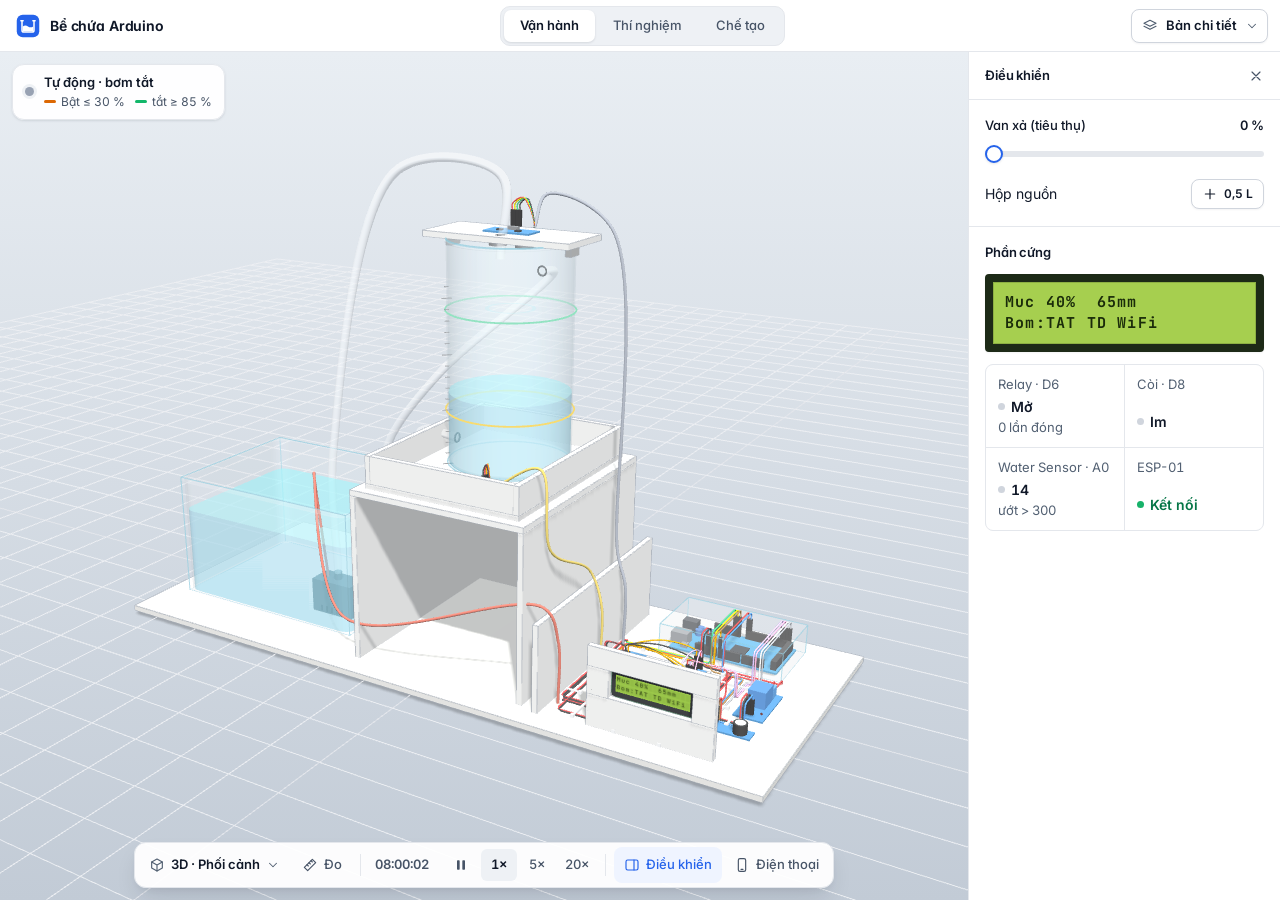
==== index.html @ 557c788f "Water tank digital twin: initial commit" ====
<!doctype html>
<html lang="vi">
<head>
<meta charset="utf-8">
<meta name="viewport" content="width=device-width, initial-scale=1">
<title>Bể chứa Arduino — Digital Twin</title>
<meta name="description" content="Phòng thí nghiệm ảo: giám sát mực nước bể chứa và điều khiển bơm tự động bằng Arduino Mega + HC-SR04.">
<link rel="preconnect" href="https://fonts.googleapis.com">
<link rel="preconnect" href="https://fonts.gstatic.com" crossorigin>
<link href="https://fonts.googleapis.com/css2?family=Inter:wght@400;500;600;700&family=JetBrains+Mono:wght@500;700&display=swap" rel="stylesheet">
<link rel="icon" href="data:image/svg+xml,%3Csvg xmlns=%27http://www.w3.org/2000/svg%27 viewBox=%270 0 32 32%27%3E%3Crect width=%2732%27 height=%2732%27 rx=%278%27 fill=%27%232563eb%27/%3E%3Cpath d=%27M9 16.5c2.3-1.6 4.7-1.6 7 0s4.7 1.6 7 0V22H9z%27 fill=%27white%27/%3E%3C/svg%3E">
<link rel="stylesheet" href="css/app.css?v=10">
</head>
<body>
<svg width="0" height="0" style="position:absolute" aria-hidden="true">
  <defs>
    <symbol id="i-play" viewBox="0 0 24 24"><path d="M7 4.5v15l12-7.5z" fill="currentColor" stroke="none"/></symbol>
    <symbol id="i-pause" viewBox="0 0 24 24"><rect x="6" y="5" width="4" height="14" rx="1" fill="currentColor" stroke="none"/><rect x="14" y="5" width="4" height="14" rx="1" fill="currentColor" stroke="none"/></symbol>
    <symbol id="i-chev-l" viewBox="0 0 24 24"><path d="M15 18l-6-6 6-6"/></symbol>
    <symbol id="i-chev-r" viewBox="0 0 24 24"><path d="M9 18l6-6-6-6"/></symbol>
    <symbol id="i-chev-d" viewBox="0 0 24 24"><path d="M6 9l6 6 6-6"/></symbol>
    <symbol id="i-check" viewBox="0 0 24 24"><path d="M5 12.5l4.5 4.5L19 7.5"/></symbol>
    <symbol id="i-x" viewBox="0 0 24 24"><path d="M6 6l12 12M18 6L6 18"/></symbol>
    <symbol id="i-eye" viewBox="0 0 24 24"><path d="M2 12s3.6-7 10-7 10 7 10 7-3.6 7-10 7S2 12 2 12z"/><circle cx="12" cy="12" r="3"/></symbol>
    <symbol id="i-eye-off" viewBox="0 0 24 24"><path d="M10.6 5.1A9.6 9.6 0 0 1 12 5c6.4 0 10 7 10 7a17 17 0 0 1-2.6 3.5M6.6 6.6C3.7 8.4 2 12 2 12s3.6 7 10 7c1.8 0 3.4-.5 4.8-1.3M9.9 9.9a3 3 0 0 0 4.2 4.2M3 3l18 18"/></symbol>
    <symbol id="i-target" viewBox="0 0 24 24"><circle cx="12" cy="12" r="7"/><circle cx="12" cy="12" r="2.5"/><path d="M12 2v3M12 19v3M2 12h3M19 12h3"/></symbol>
    <symbol id="i-isolate" viewBox="0 0 24 24"><path d="M12 3l8 4.5v9L12 21l-8-4.5v-9z"/><path d="M4 7.5l8 4.5 8-4.5M12 12v9"/></symbol>
    <symbol id="i-tag" viewBox="0 0 24 24"><circle cx="12" cy="12" r="8.5"/><path d="M10.5 9.5l2-1.5v8"/></symbol>
    <symbol id="i-dims" viewBox="0 0 24 24"><path d="M3 8v8M21 8v8M3 12h18M6.5 9.5L3.5 12l3 2.5M17.5 9.5l3 2.5-3 2.5"/></symbol>
    <symbol id="i-ruler" viewBox="0 0 24 24"><path d="M3.5 15.5l12-12 5 5-12 12z"/><path d="M7.5 11.5l2 2M10.5 8.5l2 2M13.5 5.5l2 2"/></symbol>
    <symbol id="i-printer" viewBox="0 0 24 24"><path d="M7 9V3h10v6M7 17H5a2 2 0 0 1-2-2v-4a2 2 0 0 1 2-2h14a2 2 0 0 1 2 2v4a2 2 0 0 1-2 2h-2"/><path d="M7 14h10v7H7z"/></symbol>
    <symbol id="i-download" viewBox="0 0 24 24"><path d="M12 3v12M7 10l5 5 5-5M4 20h16"/></symbol>
    <symbol id="i-plus" viewBox="0 0 24 24"><path d="M12 5v14M5 12h14"/></symbol>
    <symbol id="i-drain" viewBox="0 0 24 24"><path d="M12 3s6 6.5 6 11a6 6 0 0 1-12 0c0-4.5 6-11 6-11z"/><path d="M9 15h6"/></symbol>
    <symbol id="i-reset" viewBox="0 0 24 24"><path d="M3 12a9 9 0 1 0 3-6.7"/><path d="M3 4v5h5"/></symbol>
    <symbol id="i-towel" viewBox="0 0 24 24"><path d="M5 4h14v13a3 3 0 0 1-3 3H8a3 3 0 0 1-3-3z"/><path d="M5 9h14"/></symbol>
    <symbol id="i-explode" viewBox="0 0 24 24"><path d="M9 3H3v6M15 3h6v6M9 21H3v-6M15 21h6v-6"/><rect x="9" y="9" width="6" height="6" rx="1"/></symbol>
    <symbol id="i-collapse" viewBox="0 0 24 24"><path d="M4 9h5V4M20 9h-5V4M4 15h5v5M20 15h-5v5"/></symbol>
    <symbol id="i-list" viewBox="0 0 24 24"><path d="M9 6h11M9 12h11M9 18h11"/><circle cx="4.5" cy="6" r="1"/><circle cx="4.5" cy="12" r="1"/><circle cx="4.5" cy="18" r="1"/></symbol>
    <symbol id="i-alert" viewBox="0 0 24 24"><path d="M12 3.5l9.5 16.5h-19z"/><path d="M12 10v4.5M12 17.5v.5"/></symbol>
    <symbol id="i-home" viewBox="0 0 24 24"><path d="M3.5 11L12 4l8.5 7"/><path d="M5.5 9.5V20h13V9.5"/></symbol>
    <symbol id="i-chart" viewBox="0 0 24 24"><path d="M4 4v16h16"/><path d="M7.5 15l4-4.5 3 3 5-6"/></symbol>
    <symbol id="i-sliders" viewBox="0 0 24 24"><path d="M4 7h10M18 7h2M4 17h4M12 17h8"/><circle cx="16" cy="7" r="2"/><circle cx="10" cy="17" r="2"/></symbol>
    <symbol id="i-panel-r" viewBox="0 0 24 24"><rect x="3" y="4.5" width="18" height="15" rx="2.5"/><path d="M15 4.5v15"/></symbol>
    <symbol id="i-panel-l" viewBox="0 0 24 24"><rect x="3" y="4.5" width="18" height="15" rx="2.5"/><path d="M9 4.5v15"/></symbol>
    <symbol id="i-phone" viewBox="0 0 24 24"><rect x="6.5" y="2.5" width="11" height="19" rx="2.5"/><path d="M10.5 18.5h3"/></symbol>
    <symbol id="i-layers" viewBox="0 0 24 24"><path d="M12 3.5l9 4.5-9 4.5-9-4.5z"/><path d="M3 12.5l9 4.5 9-4.5"/></symbol>
    <symbol id="i-doc" viewBox="0 0 24 24"><path d="M6 2.5h8l4.5 4.5v14.5H6z"/><path d="M14 2.5V7h4.5M9 12h6M9 16h6"/></symbol>
    <symbol id="i-cube" viewBox="0 0 24 24"><path d="M12 3l8 4.5v9L12 21l-8-4.5v-9z"/><path d="M4 7.5l8 4.5 8-4.5M12 12v9"/></symbol>
    <symbol id="i-section" viewBox="0 0 24 24"><path d="M12 3l8 4.5v9L12 21l-8-4.5v-9z"/><path d="M2.5 14l19-5" stroke-dasharray="2.5 2.5"/></symbol>
    <symbol id="i-steps" viewBox="0 0 24 24"><path d="M4 19h5v-5h5V9h5V4"/></symbol>
    <symbol id="i-arrow-l" viewBox="0 0 24 24"><path d="M19 12H5M11 6l-6 6 6 6"/></symbol>
  </defs>
</svg>

<header class="top">
  <div class="brand">
    <svg class="brand-mark" viewBox="0 0 32 32" width="24" height="24" aria-hidden="true"><rect x="1" y="1" width="30" height="30" rx="8" fill="var(--accent)"/><path d="M8 9v12.5a2.5 2.5 0 0 0 2.5 2.5h11a2.5 2.5 0 0 0 2.5-2.5V9" fill="none" stroke="#fff" stroke-width="2" stroke-linecap="round"/><path d="M9 16.5c2.3-1.6 4.7-1.6 7 0s4.7 1.6 7 0V21.5a1.5 1.5 0 0 1-1.5 1.5h-11A1.5 1.5 0 0 1 9 21.5z" fill="#fff"/><path d="M6.5 9h3M22.5 9h3" stroke="#fff" stroke-width="2" stroke-linecap="round"/></svg>
    <strong class="brand-txt">Bể chứa Arduino</strong>
  </div>
  <nav class="tabs" role="tablist" aria-label="Workspace">
    <button role="tab" data-mode="run" aria-selected="true">Vận hành</button>
    <button role="tab" data-mode="lab" aria-selected="false">Thí nghiệm<span class="badge" id="faultCount" hidden></span></button>
    <button role="tab" data-mode="build" aria-selected="false">Chế tạo</button>
  </nav>
  <div class="top-end">
    <div class="popwrap">
      <button class="menu-btn" id="variantBtn" aria-haspopup="true" aria-expanded="false" aria-controls="popVariant" aria-label="Phương án mô hình"><svg class="i"><use href="#i-layers"/></svg><span id="variantName">Bản chi tiết</span><svg class="i i-chev"><use href="#i-chev-d"/></svg></button>
      <div class="pop pop-down pop-end" id="popVariant" hidden>
        <div class="opts" id="variantSeg" role="group" aria-label="Phương án mô hình">
          <button class="opt" data-variant="detailed" aria-pressed="true"><span><b>Bản chi tiết</b><small id="vMeta-detailed"></small></span><svg class="i"><use href="#i-check"/></svg></button>
          <button class="opt" data-variant="simple" aria-pressed="false"><span><b>Bản đơn giản</b><small id="vMeta-simple"></small></span><svg class="i"><use href="#i-check"/></svg></button>
        </div>
      </div>
    </div>
  </div>
</header>

<main class="app" id="app" data-mode="run" data-look="cad">
  <!-- ===== Chế tạo: cây bộ phận (trái) ===== -->
  <aside class="pane pane-l pane-tree" id="paneTree" aria-label="Bộ phận">
    <div class="pane-head"><h2>Bộ phận</h2><button class="btn btn-sm btn-ghost" id="showAll"><svg class="i"><use href="#i-eye"/></svg>Hiện tất cả</button><button class="icon-btn" data-close="tree" aria-label="Đóng danh sách bộ phận"><svg class="i"><use href="#i-x"/></svg></button></div>
    <div class="pane-body" id="partTree"></div>
  </aside>

  <!-- ===== Viewport 3D ===== -->
  <section class="stage" id="stage" aria-label="Mô hình 3D">
    <div class="stage3d" id="stage3d"></div>
    <div class="schem" id="schem" hidden></div>
    <aside class="cmp-pane" id="cmpPane" hidden aria-label="Ảnh ngoài đời">
      <div class="chips" id="cmpShots"></div>
      <figure class="cmp-fig"><button class="cmp-img" id="cmpOpen" aria-label="Phóng to ảnh"><span class="ai-tag">Ảnh minh họa AI</span><img id="cmpImg" src="assets/ref/ai/assembly-overview.jpg" alt="Toàn cảnh"></button><figcaption id="cmpCap"></figcaption></figure>
    </aside>

    <div class="fw sim-only" id="fwState" role="status"></div>
    <div class="stage-hint" id="stageHint" role="status" hidden></div>

    <div class="player" id="player" hidden>
      <div class="asm-now" id="asmNow"></div>
      <div class="player-row">
        <button class="icon-btn" id="asmPrev" aria-label="Bước trước"><svg class="i"><use href="#i-chev-l"/></svg></button>
        <button class="btn btn-pri" id="asmPlay"><svg class="i"><use href="#i-play"/></svg><span>Tự chạy</span></button>
        <button class="icon-btn" id="asmNext" aria-label="Bước sau"><svg class="i"><use href="#i-chev-r"/></svg></button>
        <button class="icon-btn" id="asmExit" aria-label="Thoát lắp ráp"><svg class="i"><use href="#i-x"/></svg></button>
      </div>
    </div>

    <!-- Dock: mọi công cụ của workspace, gom theo nhóm -->
    <div class="dock" role="toolbar" aria-label="Công cụ">
      <div class="dock-g build-only">
        <button class="dk" id="dTree" aria-pressed="false" aria-label="Bộ phận" data-tip="Danh sách bộ phận"><svg class="i"><use href="#i-panel-l"/></svg><span>Bộ phận</span></button>
      </div>
      <div class="dock-g">
        <div class="popwrap">
          <button class="dk dk-menu" id="dView" aria-haspopup="true" aria-expanded="false" aria-controls="popView" aria-label="Hiển thị"><svg class="i"><use href="#i-cube"/></svg><span id="dViewTxt">3D · Phối cảnh</span><svg class="i i-chev"><use href="#i-chev-d"/></svg></button>
          <div class="pop" id="popView" hidden>
            <div class="pop-sec"><span class="pop-h">Kiểu hiển thị</span>
              <div class="seg seg-full" id="lookSeg" role="group" aria-label="Kiểu hiển thị"><button data-look="schem">Sơ đồ</button><button data-look="cad" aria-pressed="true">3D</button><button data-look="real">Thực tế</button><button data-look="compare">So sánh</button></div>
            </div>
            <div class="pop-sec no-schem"><span class="pop-h">Góc nhìn</span>
              <div class="views" id="viewGrid" role="group" aria-label="Góc nhìn">
                <button data-view="iso" aria-pressed="true">Phối cảnh</button><button data-view="front">Trước</button><button data-view="top">Trên</button><button data-view="side">Bên</button>
                <button data-view="tank">Bình chứa</button><button data-view="pump">Bơm &amp; nguồn</button><button data-view="control">Mạch &amp; LCD</button>
              </div>
            </div>
            <div class="pop-sec no-schem">
              <button class="tgl" id="tLabels" aria-pressed="false"><span>Bóng số bộ phận</span><i aria-hidden="true"></i></button>
              <button class="tgl" id="tDims" aria-pressed="false"><span>Kích thước chính</span><i aria-hidden="true"></i></button>
              <button class="tgl" id="tQuality" aria-pressed="true"><span>Chi tiết cao <small>khúc xạ, chân linh kiện</small></span><i aria-hidden="true"></i></button>
            </div>
          </div>
        </div>
        <button class="dk no-schem" id="tMeasure" aria-pressed="false" aria-label="Thước đo" data-tip="Đo 2 điểm (Esc để thoát)"><svg class="i"><use href="#i-ruler"/></svg><span>Đo</span></button>
      </div>

      <div class="dock-g build-only no-schem">
        <div class="popwrap">
          <button class="dk" id="dExplode" aria-haspopup="true" aria-expanded="false" aria-controls="popExplode" aria-label="Tháo rời"><svg class="i"><use href="#i-explode"/></svg><span>Tháo rời</span><b class="dk-val" id="exDock" hidden></b></button>
          <div class="pop" id="popExplode" hidden>
            <div class="pop-sec">
              <div class="seg seg-full" role="group" aria-label="Trạng thái lắp"><button id="exIn"><svg class="i"><use href="#i-collapse"/></svg>Lắp lại</button><button id="exOut"><svg class="i"><use href="#i-explode"/></svg>Tháo rời</button></div>
              <div class="field">
                <div class="field-head"><label for="exSlider">Mức tách</label><output id="exOutV" for="exSlider">0 %</output></div>
                <input type="range" id="exSlider" min="0" max="100" value="0">
              </div>
            </div>
            <div class="pop-sec"><span class="pop-h">Tách theo cụm</span><div class="chips" id="clusterChips"></div></div>
          </div>
        </div>
        <div class="popwrap">
          <button class="dk" id="dSection" aria-haspopup="true" aria-expanded="false" aria-controls="popSection" aria-label="Mặt cắt"><svg class="i"><use href="#i-section"/></svg><span>Mặt cắt</span></button>
          <div class="pop" id="popSection" hidden>
            <div class="pop-sec">
              <div class="seg seg-full" id="secSeg" role="group" aria-label="Mặt cắt"><button data-sec="off" aria-pressed="true">Tắt</button><button data-sec="z">Cắt dọc</button><button data-sec="x">Cắt ngang</button></div>
              <div class="field" id="secWrap" hidden>
                <div class="field-head"><label for="secSlider">Vị trí</label><output id="secV" for="secSlider"></output></div>
                <input type="range" id="secSlider" min="0" max="100" value="52">
              </div>
            </div>
          </div>
        </div>
        <button class="dk" id="dAsm" aria-pressed="false" aria-label="Lắp ráp" data-tip="Hoạt ảnh lắp ráp từng bước"><svg class="i"><use href="#i-steps"/></svg><span>Lắp ráp</span></button>
      </div>

      <div class="dock-g sim-only" role="group" aria-label="Mô phỏng">
        <span class="clock" id="topClock" aria-label="Giờ mô phỏng">08:00:00</span>
        <div class="seg seg-dock" id="speedSeg" aria-label="Tốc độ mô phỏng"><button data-speed="0" aria-label="Tạm dừng mô phỏng"><svg class="i"><use href="#i-pause"/></svg></button><button data-speed="1" aria-pressed="true" class="is-last">1×</button><button data-speed="5">5×</button><button data-speed="20">20×</button></div>
      </div>

      <div class="dock-g dock-end">
        <button class="dk sim-only" id="dCtx" aria-pressed="false"><svg class="i"><use href="#i-panel-r"/></svg><span id="dCtxTxt">Điều khiển</span></button>
        <button class="dk sim-only" id="dPhone" aria-pressed="false" aria-label="Điện thoại" data-tip="App nhận dữ liệu qua ESP-01"><svg class="i"><use href="#i-phone"/></svg><span>Điện thoại</span></button>
        <button class="dk dk-pri build-only" id="dDoc" aria-label="Hồ sơ chế tạo"><svg class="i"><use href="#i-doc"/></svg><span>Hồ sơ</span></button>
      </div>
    </div>
  </section>

  <!-- ===== Vận hành: điều khiển + phần cứng ===== -->
  <aside class="pane pane-r pane-run" id="paneRun" aria-label="Điều khiển">
    <div class="pane-head"><h2>Điều khiển</h2><button class="icon-btn" data-close="ctx" aria-label="Đóng bảng điều khiển"><svg class="i"><use href="#i-x"/></svg></button></div>
    <div class="pane-body">
      <section class="blk">
        <div class="field">
          <div class="field-head"><label for="valve" id="valveLbl">Van xả (tiêu thụ)</label><output id="valveOut" for="valve">0 %</output></div>
          <input type="range" id="valve" min="0" max="100" step="5" value="0">
        </div>
        <div class="ctl-row"><span>Hộp nguồn</span><button class="btn btn-sm" id="addWater"><svg class="i"><use href="#i-plus"/></svg>0,5 L</button></div>
      </section>
      <section class="blk" aria-labelledby="hwH">
        <h3 class="blk-h" id="hwH">Phần cứng</h3>
        <div class="lcd16" id="lcd" role="img" aria-label="Màn hình LCD 16×2"></div>
        <div class="hw" id="hw"></div>
      </section>
    </div>
  </aside>

  <!-- ===== Thí nghiệm: sự cố, số đo, nhật ký ===== -->
  <aside class="pane pane-r pane-lab" id="paneLab" aria-label="Thí nghiệm">
    <div class="pane-head pane-head-tabs">
      <div class="ptabs" role="tablist" aria-label="Thí nghiệm" data-tabs="lab">
        <button role="tab" id="lt-f" aria-controls="lp-f" aria-selected="true">Sự cố</button>
        <button role="tab" id="lt-m" aria-controls="lp-m" aria-selected="false">Số đo</button>
        <button role="tab" id="lt-l" aria-controls="lp-l" aria-selected="false">Nhật ký</button>
      </div>
      <button class="icon-btn" data-close="ctx" aria-label="Đóng bảng thí nghiệm"><svg class="i"><use href="#i-x"/></svg></button>
    </div>
    <div class="pane-body">
      <div role="tabpanel" id="lp-f" aria-labelledby="lt-f">
        <section class="blk">
          <label class="sw-row"><span>Rò rỉ bình chứa</span><input type="checkbox" role="switch" class="switch" id="fLeak"></label>
          <label class="sw-row"><span>Bơm yếu / tắc ống</span><input type="checkbox" role="switch" class="switch" id="fWeak"></label>
          <label class="sw-row"><span>Mất Wi-Fi</span><input type="checkbox" role="switch" class="switch" id="fWifi"></label>
          <label class="sw-row"><span>Mất điện</span><input type="checkbox" role="switch" class="switch" id="fPower"></label>
          <div class="field">
            <label for="fSensor">HC-SR04</label>
            <select id="fSensor"><option value="ok">Bình thường</option><option value="timeout">Mất tín hiệu (đứt ECHO)</option><option value="noise">Nhiễu xung 25 %</option><option value="stuck">Treo giá trị</option></select>
          </div>
        </section>
        <section class="blk">
          <div class="ctl-row"><span>Hộp nguồn</span><button class="btn btn-sm" id="emptySrc" data-tip="Thử chống chạy khô"><svg class="i"><use href="#i-drain"/></svg>Rút cạn</button></div>
          <div class="ctl-row"><span>Khay hứng</span><button class="btn btn-sm" id="dryTray" data-tip="Sau rò rỉ: lau khô rồi RESET"><svg class="i"><use href="#i-towel"/></svg>Lau khô</button></div>
          <div class="ctl-row"><span>Arduino Mega</span><button class="btn btn-sm" id="resetBtn" data-tip="Khởi động lại firmware, xóa khóa an toàn"><svg class="i"><use href="#i-reset"/></svg>RESET</button></div>
        </section>
      </div>
      <div role="tabpanel" id="lp-m" aria-labelledby="lt-m" hidden>
        <section class="blk"><dl class="kv" id="truth"></dl></section>
      </div>
      <div role="tabpanel" id="lp-l" aria-labelledby="lt-l" hidden>
        <section class="blk"><ol class="log" id="labLog"></ol></section>
      </div>
    </div>
  </aside>

  <!-- ===== Chế tạo: thẻ bộ phận (chỉ khi đã chọn) ===== -->
  <aside class="pane pane-r pane-insp" id="paneInsp" aria-label="Thông tin bộ phận">
    <div class="pane-head"><h2 id="inspNo">Bộ phận</h2><button class="icon-btn" data-close="insp" aria-label="Bỏ chọn bộ phận"><svg class="i"><use href="#i-x"/></svg></button></div>
    <div class="pane-body"><section class="blk part-card" id="partCard"></section></div>
  </aside>

  <!-- ===== Điện thoại giả lập (chỉ khi bật) ===== -->
  <aside class="pane pane-r phone-col" id="panePhone" aria-label="Ứng dụng điện thoại">
    <button class="icon-btn phone-x" data-close="phone" aria-label="Đóng điện thoại"><svg class="i"><use href="#i-x"/></svg></button>
    <div class="phone">
      <div class="phone-screen" id="phone">
        <div class="p-status"><span id="pTime">08:00</span><span class="p-notch"></span><span class="p-icons"><svg id="pWifi" viewBox="0 0 20 14" width="16" height="12" aria-label="Wi-Fi"><path d="M1 4.5a13 13 0 0 1 18 0M4 7.6a8.5 8.5 0 0 1 12 0M7 10.6a4 4 0 0 1 6 0" fill="none" stroke="currentColor" stroke-width="1.8" stroke-linecap="round"/><circle cx="10" cy="12.6" r="1.2" fill="currentColor"/></svg><svg viewBox="0 0 24 12" width="22" height="11" aria-label="Pin"><rect x="0.5" y="0.5" width="20" height="11" rx="2.5" fill="none" stroke="currentColor"/><rect x="2" y="2" width="14" height="8" rx="1.2" fill="currentColor"/><rect x="21.5" y="4" width="2" height="4" rx="1" fill="currentColor"/></svg></span></div>
        <div class="p-head"><div class="p-title"><h3>Bể chứa tầng thượng</h3><span id="pDev">Arduino Mega · ESP-01</span></div><span class="chip" id="pConn">Trực tuyến</span></div>
        <div class="p-body">
          <div class="p-banner" id="pOffline" hidden></div>
          <div class="p-alert" id="pAlert" role="alert" hidden><svg class="i"><use href="#i-alert"/></svg><div><strong id="pAlertT"></strong><span id="pAlertD"></span></div><button id="pAck">Xác nhận</button></div>

          <div class="p-view" data-pview="home">
            <div class="p-card p-tank">
              <div class="p-gauge" aria-hidden="true"><div class="p-fill" id="pFill"></div><i class="p-mk p-mk-hi" id="pMkHi"></i><i class="p-mk p-mk-lo" id="pMkLo"></i></div>
              <div class="p-read">
                <span class="p-cap">Mực nước</span>
                <div class="p-big"><span id="pPct">—</span><small>%</small></div>
                <span class="p-sub" id="pLiters">—</span>
                <div class="p-mini"><span>Cảm biến → mặt nước</span><b id="pDist">—</b></div>
              </div>
            </div>
            <div class="p-card p-pump">
              <span class="p-cap">Máy bơm</span><strong><span class="p-dot" id="pPumpDot"></span><span id="pPump">TẮT</span></strong><span class="p-sub" id="pRate">—</span>
            </div>
            <div class="p-card">
              <span class="p-cap">Chế độ</span>
              <div class="p-seg" id="pMode"><button data-pmode="auto" aria-pressed="true">Tự động</button><button data-pmode="manual">Thủ công</button></div>
              <button class="p-btn" id="pPumpBtn" hidden>Bật bơm</button>
            </div>
          </div>

          <div class="p-view" data-pview="history" hidden>
            <div class="p-card">
              <span class="p-cap">Xu hướng</span>
              <canvas id="pChart" height="140" aria-label="Biểu đồ mực nước 10 phút gần nhất"></canvas>
              <div class="p-legend"><span><i class="ln-lv"></i>Mực nước</span><span><i class="ln-pump"></i>Bơm chạy</span></div>
            </div>
            <div class="p-card">
              <span class="p-cap">Lịch sử sự kiện</span>
              <ol class="p-events" id="pEvents"></ol>
            </div>
          </div>

          <div class="p-view" data-pview="settings" hidden>
            <div class="p-card">
              <span class="p-cap">Ngưỡng điều khiển</span>
              <label class="p-range"><span>Bật bơm khi ≤ <b id="pLowV">30</b> %</span><input type="range" id="pLow" min="5" max="85" step="1" value="30"></label>
              <label class="p-range"><span>Tắt bơm khi ≥ <b id="pHighV">85</b> %</span><input type="range" id="pHigh" min="15" max="95" step="1" value="85"></label>
            </div>
          </div>
        </div>
        <nav class="p-tabbar" role="tablist" aria-label="Ứng dụng" data-tabs="phone">
          <button role="tab" data-ptab="home" aria-selected="true"><svg class="i"><use href="#i-home"/></svg>Tổng quan</button>
          <button role="tab" data-ptab="history" aria-selected="false"><svg class="i"><use href="#i-chart"/></svg>Lịch sử</button>
          <button role="tab" data-ptab="settings" aria-selected="false"><svg class="i"><use href="#i-sliders"/></svg>Cài đặt</button>
        </nav>
        <div class="p-toast" id="pToast" role="status" hidden></div>
      </div>
    </div>
  </aside>

  <!-- ===== Chế tạo: hồ sơ ===== -->
  <section class="doc" id="doc" aria-label="Hồ sơ chế tạo">
    <nav class="doc-nav" aria-label="Mục hồ sơ">
      <button class="btn btn-ghost doc-back" id="docBack"><svg class="i"><use href="#i-arrow-l"/></svg>Mô hình 3D</button>
      <a href="#d-params">Thông số</a><a href="#d-bom">BOM &amp; dự toán</a><a href="#d-dwg">Bản vẽ</a><a href="#d-cut">Cắt vật liệu</a><a href="#d-wire">Điện &amp; nối dây</a><a href="#d-asm">Lắp ráp</a><a href="#d-cmp">So sánh</a><a href="#d-real">Ảnh ngoài đời</a>
      <button class="btn" id="printBtn"><svg class="i"><use href="#i-printer"/></svg>In / PDF</button>
    </nav>
    <div class="doc-body">
      <article class="paper" id="d-params">
        <header class="sec-h"><h2>Thông số</h2><div class="sec-meta"><span data-tip="Nhập kích thước thật đo bằng thước kẹp; bản vẽ, ống, dây, miếng cắt, BOM và 3D tự tính lại.">Kích thước thật của bình và hộp</span><button class="btn btn-sm btn-ghost" id="resetParams"><svg class="i"><use href="#i-reset"/></svg>Mặc định</button></div></header>
        <div id="paramForm"></div>
        <div id="derived"></div>
      </article>
      <article class="paper" id="d-bom"></article>
      <article class="paper" id="d-dwg"></article>
      <article class="paper" id="d-cut"></article>
      <article class="paper" id="d-wire"></article>
      <article class="paper" id="d-asm"></article>
      <article class="paper" id="d-cmp"></article>
      <article class="paper" id="d-real">
        <header class="sec-h"><h2>Ảnh ngoài đời</h2><div class="sec-meta"><span data-tip="Ảnh tạo bằng AI theo bố cục và kích thước bản vẽ, không phải ảnh chụp mô hình đã làm; chi tiết nhỏ có thể khác.">Ảnh AI, không phải ảnh chụp</span><a href="assets/ref/PROMPTS.md" target="_blank" rel="noopener">Prompt</a></div></header>
        <div class="shots" id="shots"></div>
        <h3>Linh kiện <small class="muted">ảnh thật khi có, còn lại là ảnh minh họa AI</small></h3>
        <div class="refs" id="refGrid"></div>
      </article>
    </div>
  </section>
</main>

<dialog class="lightbox" id="lightbox" aria-label="Ảnh phóng to">
  <form method="dialog"><button class="btn btn-icon btn-ghost lb-x" aria-label="Đóng"><svg class="i"><use href="#i-x"/></svg></button></form>
  <img id="lbImg" src="assets/ref/ai/assembly-overview.jpg" alt="Ảnh phóng to"><p id="lbCap"></p>
</dialog>

<noscript>Ứng dụng cần JavaScript.</noscript>
<script src="vendor/three.min.js"></script>
<script>window.THREE || document.write('<script src="https://cdn.jsdelivr.net/npm/three@0.147.0/build/three.min.js"><\/script>')</script>
<script src="vendor/OrbitControls.js"></script>
<script>THREE.OrbitControls || document.write('<script src="https://cdn.jsdelivr.net/npm/three@0.147.0/examples/js/controls/OrbitControls.js"><\/script>')</script>
<script src="js/design.js?v=9"></script>
<script src="js/sim.js"></script>
<script src="js/lab3d.js?v=12"></script>
<script src="js/post3d.js?v=16"></script>
<script src="js/parts3d.js?v=13"></script>
<script src="js/scene3d.js?v=20"></script>
<script src="js/drawings.js"></script>
<script src="js/app.js?v=10"></script>
</body>
</html>
---- css/app.css ----
/* ============================================================
   Bể chứa Arduino — hệ thiết kế
   Chuẩn ngành (Arduino Cloud / Onshape / Linear): nền xám lạnh,
   bề mặt trắng, viền 1 px, một màu nhấn, màu trạng thái chỉ khi mang nghĩa.
   ============================================================ */
:root {
  --font: "Inter", system-ui, "Segoe UI", Roboto, sans-serif;
  --mono: "JetBrains Mono", ui-monospace, Consolas, monospace;

  --bg: #f4f6f9; --surface: #fff; --surface-2: #f9fafb; --sunken: #eef1f5;
  --line: #e4e7ec; --line-2: #d0d5dd; --line-3: #98a2b3;
  --text: #101828; --text-2: #475467; --text-3: #5d6b7e;
  --accent: #2563eb; --accent-hover: #1d4ed8; --accent-soft: #eff4ff; --accent-line: #b2ccff;
  --ok: #067647; --ok-fill: #17b26a; --ok-soft: #ecfdf3; --ok-line: #abefc6;
  --warn: #93370d; --warn-fill: #f79009; --warn-soft: #fffaeb; --warn-line: #fedf89;
  --danger: #b42318; --danger-fill: #f04438; --danger-soft: #fef3f2; --danger-line: #fecdca;
  --water: #0ba5ec; --lo: #dc6803; --hi: #12b76a; --dimc: #b54708;

  --r-sm: 6px; --r: 8px; --r-lg: 12px; --r-pill: 999px;
  --s1: 4px; --s2: 8px; --s3: 12px; --s4: 16px; --s5: 20px; --s6: 24px; --s7: 32px; --s8: 48px;
  --fs-xs: 12px; --fs-sm: 13px; --fs-md: 14px; --fs-lg: 16px; --fs-xl: 20px; --fs-2xl: 24px;
  --sh-1: 0 1px 2px rgba(16, 24, 40, .05);
  --sh-2: 0 1px 3px rgba(16, 24, 40, .08), 0 1px 2px rgba(16, 24, 40, .04);
  --sh-pop: 0 12px 24px -6px rgba(16, 24, 40, .14), 0 4px 8px -2px rgba(16, 24, 40, .06);
  --ring: 0 0 0 3px rgba(37, 99, 235, .22);
  --ease: cubic-bezier(.2, .8, .2, 1);
  --top-h: 56px;
  color-scheme: light;
}

/* ---------- Nền tảng ---------- */
* { box-sizing: border-box; }
[hidden] { display: none !important; }
html, body { height: 100%; margin: 0; }
body { background: var(--bg); color: var(--text); font: 400 var(--fs-md)/1.5 var(--font); font-feature-settings: "tnum" 1, "cv11" 1; -webkit-font-smoothing: antialiased; caret-color: var(--accent); }
::selection { background: #d1e0ff; color: var(--text); }
button, input, select, textarea { font: inherit; color: inherit; }
button { cursor: pointer; }
a { color: var(--accent); text-underline-offset: 3px; text-decoration-thickness: 1px; }
a:hover { color: var(--accent-hover); }
:focus-visible { outline: 2px solid var(--accent); outline-offset: 2px; }
h1, h2, h3, h4 { margin: 0; font-weight: 600; letter-spacing: -.01em; }
* { scrollbar-width: thin; scrollbar-color: var(--line-2) transparent; }
::-webkit-scrollbar { width: 10px; height: 10px; }
::-webkit-scrollbar-thumb { background: var(--line-2); border-radius: 8px; border: 3px solid transparent; background-clip: padding-box; }
::-webkit-scrollbar-thumb:hover { background-color: var(--line-3); }
.i { width: 16px; height: 16px; flex: none; fill: none; stroke: currentColor; stroke-width: 1.75; stroke-linecap: round; stroke-linejoin: round; }
.mono { font-family: var(--mono); }

/* ---------- Tooltip (data-tip) ---------- */
[data-tip] { position: relative; }
/* Chỉ tạo hộp khi hover/focus: hộp ẩn sẵn vẫn làm trang tràn ngang trên màn hẹp */
[data-tip]:hover::after, [data-tip]:focus-visible::after {
  content: attr(data-tip); position: absolute; left: 50%; top: calc(100% + 8px); translate: -50% 0; z-index: 30;
  width: max-content; max-width: 240px; padding: 6px 8px; border-radius: var(--r-sm); background: var(--text); color: #fff;
  font: 500 var(--fs-xs)/1.4 var(--font); white-space: normal; text-align: left; pointer-events: none;
  animation: tip-in .14s var(--ease) .35s both;
}
@keyframes tip-in { from { opacity: 0; } }


/* ---------- Nút ---------- */
.btn {
  display: inline-flex; align-items: center; justify-content: center; gap: 6px; min-height: 36px; padding: 0 var(--s3);
  border-radius: var(--r); border: 1px solid var(--line-2); background: var(--surface); color: var(--text);
  font-size: var(--fs-sm); font-weight: 600; box-shadow: var(--sh-1); white-space: nowrap;
  transition: background .12s, border-color .12s, color .12s, box-shadow .12s;
}
.btn:hover { background: var(--surface-2); border-color: var(--line-3); }
.btn:active { background: var(--sunken); }
.btn:disabled { opacity: .5; cursor: not-allowed; }
.btn-pri { background: var(--accent); border-color: var(--accent); color: #fff; }
.btn-pri:hover { background: var(--accent-hover); border-color: var(--accent-hover); }
.btn-pri:active { background: #1e40af; }
.btn-ghost { background: transparent; border-color: transparent; box-shadow: none; color: var(--text-2); }
.btn-ghost:hover { background: var(--sunken); border-color: transparent; color: var(--text); }
.btn-sm { min-height: 30px; padding: 0 10px; font-size: var(--fs-xs); }
.btn-icon { width: 36px; padding: 0; }
.btn-row { display: flex; flex-wrap: wrap; gap: var(--s2); }

/* Nhóm phân đoạn (segmented) */
.seg { display: inline-flex; gap: 2px; padding: 2px; border-radius: var(--r); background: var(--sunken); border: 1px solid var(--line); }
.seg button {
  display: inline-flex; align-items: center; justify-content: center; gap: 6px; border: 0; background: none; min-height: 30px;
  padding: 0 10px; border-radius: 6px; color: var(--text-2); font-size: var(--fs-sm); font-weight: 500; white-space: nowrap;
  transition: background .12s, color .12s, box-shadow .12s;
}
.seg button:hover { color: var(--text); }
.seg button[aria-pressed="true"] { background: var(--surface); color: var(--text); box-shadow: var(--sh-2); font-weight: 600; }
.seg-full { display: flex; width: 100%; }
.seg-full button { flex: 1; min-height: 34px; }

/* ---------- Trường nhập ---------- */
.field { display: grid; gap: 6px; margin: 0; }
.field + .field { margin-top: var(--s4); }
.field-head { display: flex; justify-content: space-between; align-items: baseline; gap: var(--s2); }
.field label, .field-lbl { font-size: var(--fs-sm); font-weight: 500; color: var(--text); }
.field-lbl { display: block; }
.field output { font-size: var(--fs-sm); font-weight: 600; color: var(--text); }
.help { margin: 0; font-size: var(--fs-xs); color: var(--text-3); line-height: 1.45; }
.blk > .help { margin-top: var(--s2); }

/* Thanh trượt: --p (0–100 %) do app.js đặt để tô phần đã chọn */
input[type=range] { -webkit-appearance: none; appearance: none; width: 100%; height: 24px; margin: 0; background: transparent; cursor: pointer; --p: 0%; }
input[type=range]::-webkit-slider-runnable-track { height: 6px; border-radius: 6px; background: linear-gradient(90deg, var(--accent) var(--p), var(--line) var(--p)); }
input[type=range]::-moz-range-track { height: 6px; border-radius: 6px; background: var(--line); }
input[type=range]::-moz-range-progress { height: 6px; border-radius: 6px; background: var(--accent); }
input[type=range]::-webkit-slider-thumb { -webkit-appearance: none; width: 18px; height: 18px; margin-top: -6px; border-radius: 50%; background: #fff; border: 2px solid var(--accent); box-shadow: var(--sh-2); transition: transform .12s var(--ease); }
input[type=range]::-moz-range-thumb { width: 14px; height: 14px; border-radius: 50%; background: #fff; border: 2px solid var(--accent); box-shadow: var(--sh-2); }
input[type=range]:hover::-webkit-slider-thumb { transform: scale(1.12); }
input[type=range]:focus-visible { outline: none; }
input[type=range]:focus-visible::-webkit-slider-thumb { box-shadow: var(--ring); }
input[type=range]:focus-visible::-moz-range-thumb { box-shadow: var(--ring); }
input[type=range]:disabled { cursor: not-allowed; opacity: .5; }

/* Công tắc */
.sw-row { display: flex; align-items: center; justify-content: space-between; gap: var(--s3); min-height: 44px; cursor: pointer; font-size: var(--fs-md); }
.sw-row + .sw-row { border-top: 1px solid var(--line); }
.switch { -webkit-appearance: none; appearance: none; margin: 0; width: 36px; height: 20px; border-radius: var(--r-pill); background: var(--line-2); position: relative; cursor: pointer; transition: background .15s; flex: none; }
.switch::after { content: ""; position: absolute; top: 2px; left: 2px; width: 16px; height: 16px; border-radius: 50%; background: #fff; box-shadow: 0 1px 2px rgba(16, 24, 40, .2); transition: transform .18s var(--ease); }
.switch:hover { background: var(--line-3); }
.switch:checked { background: var(--danger-fill); }
.switch:checked::after { transform: translateX(16px); }
.switch:focus-visible { outline: none; box-shadow: var(--ring); }

/* Ô đánh dấu */
input[type=checkbox]:not(.switch) {
  -webkit-appearance: none; appearance: none; margin: 0; width: 18px; height: 18px; border-radius: 5px; border: 1.5px solid var(--line-2);
  background: #fff center/12px no-repeat; cursor: pointer; flex: none; vertical-align: middle; transition: background-color .12s, border-color .12s;
}
input[type=checkbox]:not(.switch):hover { border-color: var(--accent); }
input[type=checkbox]:not(.switch):checked { background-color: var(--accent); border-color: var(--accent); background-image: url("data:image/svg+xml,%3Csvg xmlns='http://www.w3.org/2000/svg' viewBox='0 0 24 24' fill='none' stroke='white' stroke-width='3.2' stroke-linecap='round' stroke-linejoin='round'%3E%3Cpath d='M5 12.5l4.5 4.5L19 7.5'/%3E%3C/svg%3E"); }
input[type=checkbox]:not(.switch):focus-visible { outline: none; box-shadow: var(--ring); }

/* Ô nhập số */
.input {
  width: 100%; min-height: 38px; border: 1px solid var(--line-2); border-radius: var(--r); padding: 0 var(--s3); background: #fff;
  box-shadow: var(--sh-1); transition: border-color .12s, box-shadow .12s;
}
.input:hover { border-color: var(--line-3); }
.input:focus { outline: none; border-color: var(--accent); box-shadow: var(--ring); }
input[type=number] { -moz-appearance: textfield; }
input[type=number]::-webkit-inner-spin-button, input[type=number]::-webkit-outer-spin-button { -webkit-appearance: none; margin: 0; }

/* Hộp chọn tùy biến (app.js thay <select>) */
.dd { position: relative; }
.dd-btn {
  display: flex; align-items: center; justify-content: space-between; gap: var(--s2); width: 100%; min-height: 38px; padding: 0 10px 0 var(--s3);
  border: 1px solid var(--line-2); border-radius: var(--r); background: #fff; box-shadow: var(--sh-1); text-align: left; font-size: var(--fs-md);
  transition: border-color .12s, box-shadow .12s;
}
.dd-btn:hover { border-color: var(--line-3); }
.dd-btn[aria-expanded="true"] { border-color: var(--accent); box-shadow: var(--ring); }
.dd-btn .i { color: var(--text-3); transition: rotate .15s var(--ease); }
.dd-btn[aria-expanded="true"] .i { rotate: 180deg; }
.dd-btn:disabled { opacity: .5; cursor: not-allowed; }
.dd-list {
  position: absolute; z-index: 40; left: 0; right: 0; top: calc(100% + 4px); margin: 0; padding: 4px; list-style: none;
  background: #fff; border: 1px solid var(--line); border-radius: var(--r); box-shadow: var(--sh-pop); max-height: 280px; overflow-y: auto;
}
.dd-list li { display: flex; align-items: center; justify-content: space-between; gap: var(--s2); min-height: 36px; padding: 0 10px; border-radius: 6px; cursor: pointer; font-size: var(--fs-md); }
.dd-list li .i { color: var(--accent); visibility: hidden; }
.dd-list li[aria-selected="true"] { font-weight: 600; }
.dd-list li[aria-selected="true"] .i { visibility: visible; }
.dd-list li.is-active { background: var(--sunken); }

/* Chip lọc */
.chips { display: flex; flex-wrap: wrap; gap: 6px; }
.chips button { min-height: 30px; padding: 0 12px; border-radius: var(--r-pill); border: 1px solid var(--line-2); background: #fff; color: var(--text-2); font-size: var(--fs-xs); font-weight: 500; }
.chips button:hover { border-color: var(--line-3); color: var(--text); }
.chips button[aria-pressed="true"] { border-color: var(--accent); background: var(--accent-soft); color: var(--accent); font-weight: 600; }

/* Huy hiệu */
.badge { display: inline-grid; place-items: center; min-width: 18px; height: 18px; padding: 0 5px; border-radius: var(--r-pill); background: var(--danger-fill); color: #fff; font-size: 11px; font-weight: 700; line-height: 1; }
.kind { display: inline-flex; align-items: center; gap: 5px; white-space: nowrap; font-size: var(--fs-xs); font-weight: 500; color: var(--text-2); }
.kind::before { content: ""; width: 8px; height: 8px; border-radius: 2px; background: currentColor; }
.kind-design { color: #175cd3; } .kind-measure { color: var(--warn); } .kind-nominal { color: var(--text-3); }

/* ============================================================
   Khung làm việc: thanh trên = "đang ở đâu", dock = "làm được gì".
   Mô hình 3D chiếm toàn bộ phần còn lại; panel chỉ mở khi cần
   và đẩy viewport sang bên (không che mô hình).
   ============================================================ */
:root { --top-h: 52px; --dock-h: 46px; --float: rgba(255, 255, 255, .94); }

/* ---------- Thanh trên ---------- */
.top { position: relative; z-index: 30; height: var(--top-h); display: grid; grid-template-columns: minmax(0, 1fr) auto minmax(0, 1fr); align-items: center; gap: var(--s4); padding: 0 var(--s3) 0 var(--s4); background: var(--surface); border-bottom: 1px solid var(--line); }
.brand { display: flex; align-items: center; gap: 10px; min-width: 0; }
.brand-mark { flex: none; }
.brand-txt { font-size: var(--fs-md); font-weight: 650; letter-spacing: -.01em; white-space: nowrap; overflow: hidden; text-overflow: ellipsis; }
.tabs { display: flex; gap: 2px; padding: 3px; border-radius: 10px; background: var(--sunken); border: 1px solid var(--line); }
.tabs button { display: inline-flex; align-items: center; gap: 6px; min-height: 32px; padding: 0 var(--s4); border: 0; border-radius: 7px; background: none; color: var(--text-2); font-size: var(--fs-sm); font-weight: 500; white-space: nowrap; transition: background .12s, color .12s, box-shadow .12s; }
.tabs button:hover { color: var(--text); }
.tabs button[aria-selected="true"] { background: var(--surface); color: var(--text); font-weight: 600; box-shadow: var(--sh-2); }
.top-end { justify-self: end; display: flex; align-items: center; gap: var(--s2); }
.menu-btn { display: inline-flex; align-items: center; gap: var(--s2); min-height: 34px; padding: 0 var(--s2) 0 10px; border: 1px solid var(--line-2); border-radius: var(--r); background: var(--surface); color: var(--text); font-size: var(--fs-sm); font-weight: 600; box-shadow: var(--sh-1); white-space: nowrap; transition: border-color .12s, background .12s; }
.menu-btn:hover { background: var(--surface-2); border-color: var(--line-3); }
.menu-btn > .i:first-child { color: var(--text-3); }
.i-chev { width: 14px; height: 14px; color: var(--text-3); transition: rotate .15s var(--ease); }
[aria-expanded="true"] > .i-chev { rotate: 180deg; }
.icon-btn { flex: none; display: inline-grid; place-items: center; width: 32px; height: 32px; padding: 0; border: 0; border-radius: var(--r-sm); background: none; color: var(--text-2); transition: background .12s, color .12s; }
.icon-btn:hover { background: var(--sunken); color: var(--text); }
.icon-btn:disabled { opacity: .4; cursor: not-allowed; background: none; }

/* ---------- Bố cục: viewport + panel theo ngữ cảnh ---------- */
.app { position: relative; display: flex; height: calc(100vh - var(--top-h)); height: calc(100dvh - var(--top-h)); min-height: 0; overflow: hidden; }
.stage { position: relative; order: 1; flex: 1; min-width: 0; overflow: hidden; background: linear-gradient(180deg, #e9eef3 0%, #c2cbd6 100%); container-type: inline-size; }
.stage3d { position: absolute; inset: 0; }
.stage3d canvas { display: block; width: 100%; height: 100%; touch-action: none; }
.pane { flex: none; display: none; flex-direction: column; min-height: 0; background: var(--surface); }
.pane-l { order: 0; width: 280px; border-right: 1px solid var(--line); animation: pane-l .2s var(--ease); }
.pane-r { order: 2; width: 312px; border-left: 1px solid var(--line); animation: pane-r .2s var(--ease); }
.pane-insp { width: 340px; }
.phone-col { order: 3; width: 380px; }
@keyframes pane-l { from { opacity: 0; translate: -8px 0; } }
@keyframes pane-r { from { opacity: 0; translate: 8px 0; } }
.app[data-mode="run"][data-ctx="1"] .pane-run, .app[data-mode="lab"][data-ctx="1"] .pane-lab,
.app[data-tree="1"] .pane-tree, .app[data-insp="1"] .pane-insp, .app[data-phone="1"] .phone-col { display: flex; }
.app[data-mode="build"] .sim-only, .app:not([data-mode="build"]) .build-only, .app[data-look="schem"] .no-schem { display: none !important; }
.doc { display: none; }
.app[data-doc="1"] > :not(.doc) { display: none !important; }
.app[data-doc="1"] > .doc { display: grid; flex: 1; min-width: 0; overflow-y: auto; }

.pane-head { flex: none; display: flex; align-items: center; gap: var(--s1); min-height: 48px; padding: 0 var(--s2) 0 var(--s4); border-bottom: 1px solid var(--line); }
.pane-head h2 { flex: 1; min-width: 0; font-size: var(--fs-sm); font-weight: 600; white-space: nowrap; overflow: hidden; text-overflow: ellipsis; }
.pane-head-tabs { padding-left: var(--s2); }
.pane-head-tabs .ptabs { flex: 1; padding: 0; border: 0; position: static; }
.pane-body { flex: 1; min-height: 0; overflow-y: auto; overscroll-behavior: contain; }
.phone-col { position: relative; align-items: center; justify-content: center; padding: var(--s5) var(--s4); background: var(--bg); overflow-y: auto; }
.phone-x { position: absolute; top: var(--s2); right: var(--s2); z-index: 2; }

/* Khối trong panel */
.blk { padding: var(--s4); border-bottom: 1px solid var(--line); }
.blk:last-child { border-bottom: 0; }
.blk > * + *:not(.sw-row) { margin-top: var(--s3); }
.blk > .field + .field-lbl { margin-top: var(--s4); }
.blk-h { font-size: var(--fs-sm); font-weight: 600; color: var(--text); margin: 0; }

/* Tab trong panel */
.ptabs { position: sticky; top: 0; z-index: 2; display: flex; padding: 0 var(--s2); background: var(--surface); border-bottom: 1px solid var(--line); }
.ptabs button { position: relative; flex: 1; display: inline-flex; align-items: center; justify-content: center; gap: 6px; min-height: 44px; border: 0; background: none; padding: 0 var(--s1); font-size: var(--fs-sm); font-weight: 500; color: var(--text-2); white-space: nowrap; }
.ptabs button:hover { color: var(--text); }
.ptabs button[aria-selected="true"] { color: var(--text); font-weight: 600; }
.ptabs button[aria-selected="true"]::after { content: ""; position: absolute; left: var(--s2); right: var(--s2); bottom: -1px; height: 2px; border-radius: 2px; background: var(--accent); }

/* ---------- Dock công cụ (nổi trên 3D) ---------- */
.dock { position: absolute; left: 50%; bottom: var(--s3); translate: -50% 0; z-index: 8; display: flex; align-items: center; gap: 2px; max-width: calc(100% - 24px); padding: 4px; border-radius: var(--r-lg); background: var(--float); border: 1px solid var(--line); box-shadow: var(--sh-pop); }
.dock-g { display: flex; align-items: center; gap: 2px; }
/* Vạch ngăn nhóm: nhóm đầu luôn là "Hiển thị" (hoặc "Bộ phận" trong Chế tạo) */
.dock-g:not(:nth-child(-n+2))::before, .dock-g:first-child::after { content: ""; width: 1px; height: 22px; margin: 0 6px; background: var(--line); }
.dk { position: relative; display: inline-flex; align-items: center; gap: 6px; min-height: 36px; padding: 0 10px; border: 0; border-radius: var(--r); background: none; color: var(--text-2); font-size: var(--fs-sm); font-weight: 500; white-space: nowrap; transition: background .12s, color .12s; }
.dk:hover { background: var(--sunken); color: var(--text); }
.dk[aria-pressed="true"], .dk[aria-expanded="true"], .dk.is-on { background: var(--accent-soft); color: var(--accent); }
.dk-menu { color: var(--text); font-weight: 600; }
.dk-menu > .i:first-child { color: var(--text-3); }
.dk-menu[aria-expanded="true"] > .i:first-child { color: currentColor; }
.dk-pri, .dk-pri:hover { background: var(--accent); color: #fff; font-weight: 600; }
.dk-pri:hover { background: var(--accent-hover); }
.dk-val { font-size: var(--fs-xs); font-weight: 600; }
.clock { padding: 0 var(--s2) 0 6px; font-size: var(--fs-sm); font-weight: 600; color: var(--text-2); min-width: 72px; }
.seg-dock { background: none; border: 0; padding: 0; }
.seg-dock button { min-height: 32px; min-width: 36px; padding: 0 8px; }
.seg-dock button[aria-pressed="true"] { background: var(--sunken); box-shadow: none; }
.dock [data-tip]:hover::after, .dock [data-tip]:focus-visible::after { top: auto; bottom: calc(100% + 12px); }
[aria-expanded="true"][data-tip]::after { display: none; }
/* Viewport hẹp: dock chỉ còn icon, tooltip/aria vẫn nói tên */
@container (max-width: 780px) { .dk > span { display: none; } .dk { padding: 0 9px; } .clock { min-width: 0; } }

/* ---------- Popover ---------- */
.popwrap { position: relative; }
.pop { position: absolute; z-index: 40; left: 50%; bottom: calc(100% + 12px); translate: -50% 0; width: 304px; display: grid; gap: var(--s3); padding: var(--s3); border-radius: var(--r-lg); background: var(--surface); border: 1px solid var(--line); box-shadow: var(--sh-pop); animation: pop-in .14s var(--ease); }
.pop-down { bottom: auto; top: calc(100% + 8px); }
.pop-end { left: auto; right: 0; translate: none; width: 280px; padding: 4px; }
@keyframes pop-in { from { opacity: 0; transform: translateY(4px); } }
.pop-down { animation-name: pop-down; }
@keyframes pop-down { from { opacity: 0; transform: translateY(-4px); } }
.pop-sec { display: grid; gap: var(--s2); }
.pop-sec + .pop-sec { padding-top: var(--s3); border-top: 1px solid var(--line); }
.pop-h { font-size: var(--fs-xs); font-weight: 600; color: var(--text-3); }
.pop .field + .field, .pop .field { margin: 0; }
.views { display: grid; grid-template-columns: repeat(12, 1fr); gap: 4px; }
.views button { grid-column: span 3; min-height: 32px; padding: 0 4px; border: 1px solid var(--line); border-radius: var(--r-sm); background: var(--surface); color: var(--text-2); font-size: var(--fs-xs); font-weight: 500; white-space: nowrap; transition: border-color .12s, background .12s, color .12s; }
.views button:nth-child(n+5) { grid-column: span 4; }
.views button:hover { border-color: var(--line-3); color: var(--text); }
.views button[aria-pressed="true"] { border-color: var(--accent); background: var(--accent-soft); color: var(--accent); font-weight: 600; }
.tgl { display: flex; align-items: center; justify-content: space-between; gap: var(--s3); width: 100%; min-height: 36px; padding: 0; border: 0; background: none; text-align: left; font-size: var(--fs-sm); color: var(--text); }
.tgl small { display: block; font-size: var(--fs-xs); color: var(--text-3); }
.tgl i { flex: none; position: relative; width: 30px; height: 18px; border-radius: var(--r-pill); background: var(--line-2); transition: background .15s; }
.tgl i::after { content: ""; position: absolute; top: 2px; left: 2px; width: 14px; height: 14px; border-radius: 50%; background: #fff; box-shadow: 0 1px 2px rgba(16, 24, 40, .2); transition: transform .18s var(--ease); }
.tgl:hover i { background: var(--line-3); }
.tgl[aria-pressed="true"] i { background: var(--accent); }
.tgl[aria-pressed="true"] i::after { transform: translateX(12px); }
.opts { display: grid; }
.opt { display: flex; align-items: center; justify-content: space-between; gap: var(--s3); padding: var(--s2) 10px; border: 0; border-radius: var(--r-sm); background: none; text-align: left; }
.opt:hover { background: var(--sunken); }
.opt b { display: block; font-size: var(--fs-sm); font-weight: 600; }
.opt small { display: block; font-size: var(--fs-xs); color: var(--text-3); }
.opt .i { color: var(--accent); visibility: hidden; }
.opt[aria-pressed="true"] .i { visibility: visible; }

/* ---------- Lớp phủ trên 3D (bóng số, kích thước, thước đo) ---------- */
.ov { position: absolute; inset: 0; pointer-events: none; overflow: hidden; }
.ov > * { position: absolute; left: 0; top: 0; white-space: nowrap; will-change: transform; }
.ov-label {
  pointer-events: auto; display: inline-flex; align-items: center; gap: 6px; height: 24px; min-width: 24px; padding: 0 7px; translate: -50% -50%;
  border-radius: var(--r-pill); border: 1.5px solid var(--text); background: #fff; color: var(--text); font: 700 var(--fs-xs)/1 var(--font);
  box-shadow: var(--sh-2); justify-content: center;
}
.ov-label span { display: none; font-weight: 600; }
.ov-label:hover, .ov-label:focus-visible { border-color: var(--accent); color: var(--accent); z-index: 2; }
.ov-label:hover span, .ov-label:focus-visible span, .ov-label.is-sel span { display: inline; }
.ov-label.is-sel { background: var(--accent); border-color: var(--accent); color: #fff; z-index: 3; }
.ov-dim { background: #fff; color: var(--dimc); border: 1px solid #f7b27a; font: 600 var(--fs-xs)/1 var(--font); padding: 4px 6px; border-radius: 5px; translate: -50% -50%; box-shadow: var(--sh-1); }
.ov-meas { background: var(--text); color: #fff; font: 600 var(--fs-xs)/1 var(--font); padding: 5px 8px; border-radius: 5px; translate: -50% -150%; }
.ov-tip { position: absolute; left: 0; top: 0; pointer-events: none; background: var(--text); color: #fff; padding: 5px 8px; border-radius: var(--r-sm); font-size: var(--fs-xs); font-weight: 500; z-index: 4; }

/* ---------- Thẻ trạng thái firmware ---------- */
.fw { position: absolute; top: var(--s3); left: var(--s3); z-index: 6; display: flex; align-items: center; gap: 10px; max-width: calc(100% - 24px); padding: 8px var(--s3); border-radius: var(--r-lg); background: var(--float); border: 1px solid var(--line); box-shadow: var(--sh-2); }
.fw-dot { flex: none; width: 9px; height: 9px; border-radius: 50%; background: var(--line-3); box-shadow: 0 0 0 3px var(--sunken); }
.fw.on .fw-dot { background: var(--ok-fill); box-shadow: 0 0 0 3px var(--ok-soft); }
.fw.warn { border-color: var(--warn-line); background: rgba(255, 250, 235, .96); }
.fw.warn .fw-dot { background: var(--warn-fill); box-shadow: 0 0 0 3px #fef0c7; }
.fw.danger { border-color: var(--danger-line); background: rgba(254, 243, 242, .97); }
.fw.danger .fw-dot { background: var(--danger-fill); box-shadow: 0 0 0 3px #fee4e2; }
.fw-txt { display: grid; min-width: 0; }
.fw-txt b { font-size: var(--fs-sm); font-weight: 600; }
.fw-txt > span { display: flex; align-items: center; flex-wrap: wrap; font-size: var(--fs-xs); color: var(--text-2); }
.fw.danger b { color: var(--danger); } .fw.warn b { color: var(--warn); }
.fw .sw { margin: 0 5px 0 10px; } .fw .sw:first-child { margin-left: 0; }
.app[data-look="schem"] .fw { display: none; }
.sw { display: inline-block; width: 12px; height: 3px; border-radius: 2px; margin-right: 6px; vertical-align: middle; }
.sw-lo { background: var(--lo); } .sw-hi { background: var(--hi); } .sw-w { background: var(--water); height: 8px; border-radius: 2px; }
.stage-hint { position: absolute; left: 50%; bottom: calc(var(--s3) * 2 + var(--dock-h)); translate: -50% 0; z-index: 7; max-width: calc(100% - 32px); padding: var(--s2) var(--s4); border-radius: var(--r); background: var(--text); color: #fff; font-size: var(--fs-sm); text-align: center; box-shadow: var(--sh-pop); }

/* ---------- Trình phát lắp ráp ---------- */
/* Đặt ở đỉnh viewport: mô hình đang lắp nằm giữa/dưới, không bị che */
.player { position: absolute; left: 50%; top: var(--s3); translate: -50% 0; z-index: 7; width: min(520px, calc(100% - 24px)); background: var(--surface); border: 1px solid var(--line); border-radius: var(--r-lg); box-shadow: var(--sh-pop); animation: pop-down .16s var(--ease); }
.player-row { display: flex; align-items: center; gap: var(--s1); padding: 6px; border-top: 1px solid var(--line); }
.player-row #asmPlay { flex: 1; min-height: 34px; }
.asm-now { padding: var(--s3) var(--s4); max-height: 34vh; overflow-y: auto; }
.asm-now .step-k { font-size: var(--fs-xs); font-weight: 600; color: var(--text-3); }
.asm-now strong { display: block; font-size: var(--fs-md); font-weight: 600; margin: 2px 0 6px; }
.asm-now ul { margin: 0; padding-left: 18px; color: var(--text-2); font-size: var(--fs-sm); display: grid; gap: 4px; }
.asm-prog { display: flex; gap: 3px; margin-top: var(--s3); }
.asm-prog i { flex: 1; height: 3px; border-radius: 2px; background: var(--line); transition: background .2s; }
.asm-prog i.done { background: var(--accent); }

/* ---------- Bàn thí nghiệm: phần cứng ---------- */
.lcd16 {
  font: 700 15px/1.4 var(--mono); color: #1a2b0a; letter-spacing: .08em; white-space: pre; overflow: hidden;
  background: #a6cf4f; padding: 10px 12px; border-radius: 4px; border: 8px solid #1d2a17; box-shadow: inset 0 0 0 1px rgba(0, 0, 0, .15), var(--sh-1); margin-bottom: var(--s3);
}
.lcd16.off { background: #3f4d2a repeating-linear-gradient(90deg, rgba(0, 0, 0, .14) 0 8px, transparent 8px 10px); color: transparent; }
.hw { display: grid; grid-template-columns: 1fr 1fr; gap: 1px; background: var(--line); border: 1px solid var(--line); border-radius: var(--r); overflow: hidden; }
.hw > div { background: #fff; padding: 10px var(--s3); font-size: var(--fs-xs); color: var(--text-3); display: grid; gap: 1px; }
.hw b { color: var(--text); font-size: var(--fs-md); font-weight: 600; display: flex; align-items: center; gap: 6px; }
.hw b::before { content: ""; width: 7px; height: 7px; border-radius: 50%; background: var(--line-2); }
.hw b.on { color: var(--ok); } .hw b.on::before { background: var(--ok-fill); }
.hw b.bad { color: var(--danger); } .hw b.bad::before { background: var(--danger-fill); }
.hw b.warn { color: var(--warn); } .hw b.warn::before { background: var(--warn-fill); }
.kv { display: grid; grid-template-columns: 1fr auto; gap: 6px var(--s3); margin: 0; font-size: var(--fs-sm); }
.kv dt { color: var(--text-2); }
.kv dd { margin: 0; text-align: right; font-weight: 500; }
.kv .hr { grid-column: 1 / -1; border-top: 1px solid var(--line); margin: 2px 0; }
.log { list-style: none; margin: 0; padding: 0; display: grid; gap: 0; font-size: var(--fs-sm); }
.log li { display: grid; grid-template-columns: 64px 1fr; gap: var(--s2); padding: 8px 0; border-bottom: 1px solid var(--line); color: var(--text); }
.log li:last-child { border-bottom: 0; }
.log li > span:first-child { color: var(--text-3); font-size: var(--fs-xs); padding-top: 1px; }
.log .empty { display: block; color: var(--text-3); padding: var(--s6) 0; text-align: center; border: 0; }

/* ---------- Tháo rời: cây bộ phận & thẻ ---------- */
.tree { padding: var(--s2) var(--s2) var(--s3); }
.tree + .tree { border-top: 1px solid var(--line); }
.tree h4 { padding: var(--s2) var(--s2) 4px; font-size: var(--fs-xs); font-weight: 600; color: var(--text-3); }
.tree-row { display: flex; align-items: center; gap: 2px; border-radius: var(--r-sm); }
.tree-row:hover { background: var(--surface-2); }
.tree-row .nm { flex: 1; min-width: 0; display: flex; align-items: center; gap: 10px; text-align: left; background: none; border: 0; min-height: 34px; border-radius: var(--r-sm); padding: 0 var(--s2); font-size: var(--fs-sm); }
.tree-row .nm span:last-child { overflow: hidden; text-overflow: ellipsis; white-space: nowrap; }
.tree-row .no { flex: none; display: inline-grid; place-items: center; min-width: 22px; height: 22px; border-radius: var(--r-pill); border: 1.5px solid var(--line-3); font-size: 11px; font-weight: 700; color: var(--text-2); }
.tree-row .nm[aria-current="true"] { background: var(--accent-soft); color: var(--accent); font-weight: 600; }
.tree-row .nm[aria-current="true"] .no { background: var(--accent); border-color: var(--accent); color: #fff; }
.tree-row.is-hidden .nm { color: var(--text-3); }
.tree-row.is-hidden .no { opacity: .5; }
.tree-row .eye { display: grid; place-items: center; width: 34px; height: 34px; background: none; border: 0; color: var(--text-3); border-radius: var(--r-sm); }
.tree-row .eye:hover { background: var(--sunken); color: var(--text); }

.part-card .pc-k { font-size: var(--fs-xs); font-weight: 600; color: var(--accent); }
.part-card h3 { font-size: var(--fs-xl); line-height: 1.3; margin: 2px 0 var(--s2); display: flex; gap: var(--s2); align-items: baseline; }
.part-card h3 .no { flex: none; display: inline-grid; place-items: center; min-width: 26px; height: 26px; border-radius: var(--r-pill); background: var(--accent); color: #fff; font-size: var(--fs-xs); font-weight: 700; translate: 0 -2px; }
.part-card p { margin: 0 0 var(--s3); color: var(--text-2); font-size: var(--fs-sm); }
.part-card dl { display: grid; grid-template-columns: 96px 1fr; gap: 8px var(--s3); margin: 0; font-size: var(--fs-sm); }
.part-card dt { color: var(--text-3); }
.part-card dd { margin: 0; }
.part-card details { margin-top: var(--s3); border-top: 1px solid var(--line); }
.part-card summary { display: flex; align-items: center; justify-content: space-between; min-height: 40px; cursor: pointer; font-size: var(--fs-sm); font-weight: 600; list-style: none; }
.part-card summary::-webkit-details-marker { display: none; }
.part-card summary .i { color: var(--text-3); transition: rotate .15s var(--ease); }
.part-card details[open] summary .i { rotate: 180deg; }
.part-card details dl { padding-bottom: var(--s2); }
.part-card .btn-row { margin-top: var(--s4); }
.part-card .empty { color: var(--text-2); margin: 0; font-size: var(--fs-sm); }
.part-card .empty-h { font-size: var(--fs-md); font-weight: 600; margin-bottom: 4px; }

/* ---------- Điện thoại (app di động: bản sắc riêng) ---------- */
.phone { width: 340px; height: 700px; max-height: calc(100vh - var(--top-h) - 40px); min-height: 560px; border-radius: 48px; background: #101113; padding: 11px; box-shadow: 0 0 0 1px #2a2c30, 0 30px 60px -20px rgba(16, 24, 40, .35); flex: none; }
.phone-screen {
  --p-bg: #f2f3f7; --p-card: #fff; --p-text: #0b1220; --p-muted: #5b6574; --p-acc: #0b72e7; --p-line: #e6e8ee;
  position: relative; height: 100%; border-radius: 38px; overflow: hidden; background: var(--p-bg); color: var(--p-text);
  display: flex; flex-direction: column; color-scheme: light; font-family: -apple-system, BlinkMacSystemFont, "SF Pro Text", "Segoe UI", Roboto, sans-serif; font-feature-settings: "tnum" 1;
}
.phone-screen .i { width: 18px; height: 18px; }
.p-status { display: flex; justify-content: space-between; align-items: center; padding: 12px 26px 4px; font-size: 13px; font-weight: 600; }
.p-notch { width: 90px; height: 24px; background: #101113; border-radius: 999px; }
.p-icons { display: flex; gap: 6px; align-items: center; }
#pWifi.off { opacity: .25; }
.p-head { display: flex; justify-content: space-between; align-items: center; gap: 10px; padding: 8px 18px 12px; }
.p-title { min-width: 0; }
.p-head h3 { font-size: 20px; font-weight: 700; letter-spacing: -.02em; white-space: nowrap; overflow: hidden; text-overflow: ellipsis; }
.p-head span { font-size: 12px; color: var(--p-muted); }
.chip { flex: none; font-size: 12px; font-weight: 600; padding: 4px 10px; border-radius: 999px; background: #dcfae6; color: #085d3a; white-space: nowrap; }
.chip.off { background: #fee4e2; color: #912018; }
.p-body { flex: 1; overflow-y: auto; padding: 0 14px 14px; display: grid; gap: 10px; align-content: start; scrollbar-width: none; }
.p-body::-webkit-scrollbar { display: none; }
.p-view { display: grid; gap: 10px; }
.p-body.stale .p-view { opacity: .55; }
.p-card { background: var(--p-card); border-radius: 18px; padding: 14px 16px; }
.p-cap { display: block; font-size: 12px; font-weight: 600; color: var(--p-muted); margin-bottom: 6px; }
.p-tank { display: flex; gap: 16px; }
.p-gauge { position: relative; width: 64px; height: 136px; border-radius: 14px; border: 2px solid #d5dae3; overflow: hidden; background: #f7f9fc; flex: none; }
.p-fill { position: absolute; left: 0; right: 0; bottom: 0; height: 0; background: linear-gradient(180deg, #3fb5f2, #1b8fe0); transition: height .4s ease-out; }
.p-mk { position: absolute; left: -2px; right: -2px; height: 2px; }
.p-mk-hi { background: #12b76a; } .p-mk-lo { background: #dc6803; }
.p-read { flex: 1; min-width: 0; }
.p-big { font-size: 44px; font-weight: 700; line-height: 1; letter-spacing: -.03em; }
.p-big small { font-size: 18px; margin-left: 2px; color: var(--p-muted); font-weight: 600; }
.p-sub { display: block; font-size: 12px; color: var(--p-muted); margin: 4px 0 8px; }
.p-mini { display: flex; justify-content: space-between; font-size: 12px; color: var(--p-muted); border-top: 1px solid var(--p-line); padding-top: 6px; margin-top: 6px; }
.p-mini b { color: var(--p-text); font-weight: 600; }
.p-pump strong { display: inline-flex; align-items: center; gap: 10px; font-size: 20px; letter-spacing: -.01em; }
.p-pump .p-sub { margin-bottom: 0; }
.p-dot { flex: none; width: 10px; height: 10px; border-radius: 50%; background: #c4cad4; box-shadow: 0 0 0 4px #eef0f4; }
.p-dot.on { background: #17b26a; box-shadow: 0 0 0 5px #d1fadf; }
.p-seg { display: flex; background: var(--p-bg); border-radius: 12px; padding: 3px; }
.p-seg button { flex: 1; border: 0; background: none; min-height: 40px; border-radius: 9px; font-weight: 600; color: var(--p-muted); font-size: 14px; }
.p-seg button[aria-pressed="true"] { background: var(--p-card); color: var(--p-text); box-shadow: 0 1px 3px rgba(0, 0, 0, .12); }
.p-btn { width: 100%; margin-top: 10px; min-height: 46px; border: 0; border-radius: 12px; background: var(--p-acc); color: #fff; font-weight: 700; font-size: 15px; }
.p-btn:active { filter: brightness(.92); }
.p-btn.stop { background: #d92d20; }
.p-range { display: block; font-size: 14px; margin-top: 10px; }
.p-range span { display: block; margin-bottom: 2px; }
.phone-screen input[type=range]::-webkit-slider-runnable-track { background: linear-gradient(90deg, var(--p-acc) var(--p), #e3e6ec var(--p)); }
.phone-screen input[type=range]::-moz-range-progress { background: var(--p-acc); }
.phone-screen input[type=range]::-webkit-slider-thumb { width: 24px; height: 24px; margin-top: -9px; border: 0; box-shadow: 0 1px 4px rgba(0, 0, 0, .25), 0 0 0 .5px rgba(0, 0, 0, .06); }
.phone-screen input[type=range]::-moz-range-thumb { width: 22px; height: 22px; border: 0; box-shadow: 0 1px 4px rgba(0, 0, 0, .25); }
.p-note { font-size: 12px; color: var(--p-muted); margin: 10px 0 0; }
#pChart { width: 100%; height: 140px; display: block; }
.p-legend { display: flex; gap: 14px; font-size: 12px; color: var(--p-muted); margin-top: 6px; }
.ln-lv, .ln-pump { display: inline-block; width: 12px; height: 3px; margin-right: 5px; vertical-align: middle; background: #0b72e7; border-radius: 2px; }
.ln-pump { height: 6px; background: #a6ef67; }
.p-events { list-style: none; margin: 0; padding: 0; display: grid; font-size: 13px; }
.p-events li { display: grid; grid-template-columns: 58px 1fr; gap: 6px; padding: 8px 0; border-top: 1px solid var(--p-line); }
.p-events li:first-child { border-top: 0; padding-top: 2px; }
.p-events li > span:first-child { color: var(--p-muted); font-size: 12px; }
.p-events .danger { color: #b42318; font-weight: 600; } .p-events .warn { color: #93370d; }
.p-alert { display: flex; gap: 10px; align-items: center; background: #fef3f2; color: #7a271a; border: 1px solid #fecdca; border-radius: 16px; padding: 10px 10px 10px 12px; }
.p-alert > .i { color: #d92d20; flex: none; }
.p-alert strong { display: block; font-size: 13px; }
.p-alert span { font-size: 12px; }
.p-alert button { flex: none; border: 0; background: #d92d20; color: #fff; border-radius: 10px; min-height: 36px; padding: 0 12px; font-weight: 600; font-size: 13px; }
.p-banner { background: #1d2939; color: #fff; border-radius: 14px; padding: 10px 12px; font-size: 12px; line-height: 1.45; }
.p-tabbar { flex: none; display: flex; justify-content: space-around; padding: 6px 10px 18px; background: rgba(255, 255, 255, .96); border-top: 1px solid var(--p-line); }
.p-tabbar button { display: grid; justify-items: center; gap: 2px; min-width: 72px; min-height: 44px; border: 0; background: none; color: #667085; font-size: 11px; font-weight: 600; }
.p-tabbar button[aria-selected="true"] { color: var(--p-acc); }
.p-toast { position: absolute; left: 14px; right: 14px; bottom: 82px; background: #1d2939; color: #fff; border-radius: 12px; padding: 10px 12px; font-size: 13px; box-shadow: 0 8px 20px rgba(0, 0, 0, .2); }
.phone-screen button:disabled, .phone-screen input:disabled { opacity: .45; cursor: not-allowed; }

/* ---------- Hồ sơ chế tạo ---------- */
.doc { grid-template-columns: 232px minmax(0, 1fr); align-items: start; }
.doc-nav { position: sticky; top: 0; display: flex; flex-direction: column; gap: 2px; padding: var(--s5) var(--s3); height: calc(100vh - var(--top-h)); border-right: 1px solid var(--line); background: var(--surface); }
.doc-nav-h { font-size: var(--fs-xs); font-weight: 600; color: var(--text-3); padding: 0 var(--s3) var(--s2); }
.doc-nav a { color: var(--text-2); text-decoration: none; padding: 7px var(--s3); border-radius: var(--r-sm); font-size: var(--fs-sm); font-weight: 500; }
.doc-nav a:hover { color: var(--text); background: var(--sunken); }
.doc-nav a[aria-current="true"] { color: var(--accent); background: var(--accent-soft); font-weight: 600; }
.doc-nav #printBtn { margin-top: auto; }
.doc-back { justify-content: flex-start; margin-bottom: var(--s3); }
.doc-body { padding: var(--s6) var(--s7) var(--s8); max-width: 1180px; width: 100%; }
.paper { background: var(--surface); border: 1px solid var(--line); border-radius: var(--r-lg); padding: var(--s6) var(--s7) var(--s7); margin: 0 0 var(--s5); scroll-margin-top: var(--s5); box-shadow: var(--sh-1); }
.paper h2 { font-size: var(--fs-xl); letter-spacing: -.015em; margin: 0 0 var(--s2); }
.paper h3 { font-size: var(--fs-lg); margin: var(--s7) 0 var(--s2); }
.paper .note { color: var(--text-2); max-width: 72ch; margin: 0 0 var(--s5); }
.params { display: grid; grid-template-columns: repeat(auto-fill, minmax(240px, 1fr)); gap: var(--s4) var(--s5); margin-bottom: var(--s5); }
.param { display: grid; gap: 6px; align-content: start; }
.param .p-lbl { display: flex; justify-content: space-between; align-items: baseline; gap: var(--s2); }
.param label { font-weight: 500; font-size: var(--fs-sm); }
.param .in { position: relative; }
.param .in .input { padding-right: 44px; }
.param .in .dd-btn { padding-right: 44px; }
.param .u { position: absolute; right: 12px; top: 50%; translate: 0 -50%; color: var(--text-3); font-size: var(--fs-sm); pointer-events: none; }
.param .in .dd-btn .i { margin-right: 22px; }
.param small { color: var(--text-3); font-size: var(--fs-xs); }
.warns { display: grid; gap: var(--s2); margin: var(--s5) 0; padding: 0; list-style: none; }
.warns li { display: flex; gap: 10px; padding: var(--s3) var(--s4); border-radius: var(--r); background: var(--warn-soft); border: 1px solid var(--warn-line); color: #4e1d09; font-size: var(--fs-sm); }
.warns li::before { content: ""; flex: none; width: 16px; height: 16px; margin-top: 2px; background: var(--warn-fill); -webkit-mask: url("data:image/svg+xml,%3Csvg xmlns='http://www.w3.org/2000/svg' viewBox='0 0 24 24' fill='none' stroke='black' stroke-width='2' stroke-linecap='round' stroke-linejoin='round'%3E%3Cpath d='M12 3.5l9.5 16.5h-19z'/%3E%3Cpath d='M12 10v4.5M12 17.5v.5'/%3E%3C/svg%3E") center/contain no-repeat; mask: url("data:image/svg+xml,%3Csvg xmlns='http://www.w3.org/2000/svg' viewBox='0 0 24 24' fill='none' stroke='black' stroke-width='2' stroke-linecap='round' stroke-linejoin='round'%3E%3Cpath d='M12 3.5l9.5 16.5h-19z'/%3E%3Cpath d='M12 10v4.5M12 17.5v.5'/%3E%3C/svg%3E") center/contain no-repeat; }
.warns li.danger { border-color: var(--danger-line); background: var(--danger-soft); color: #55160c; }
.warns li.danger::before { background: var(--danger-fill); }
.warns li.info { border-color: var(--accent-line); background: var(--accent-soft); color: #00359e; }
.warns li.info::before { background: var(--accent); }
.stats { display: grid; grid-template-columns: repeat(auto-fit, minmax(168px, 1fr)); gap: 1px; margin: var(--s5) 0 0; background: var(--line); border: 1px solid var(--line); border-radius: var(--r-lg); overflow: hidden; }
.stat { background: #fff; padding: var(--s3) var(--s4); }
.stat span { display: block; font-size: var(--fs-xs); color: var(--text-3); margin-bottom: 2px; }
.stat b { font-size: var(--fs-xl); font-weight: 600; letter-spacing: -.015em; }
.stat small { color: var(--text-3); font-size: var(--fs-xs); }
.tbl-wrap { overflow-x: auto; margin: var(--s4) 0; border: 1px solid var(--line); border-radius: var(--r-lg); }
table.tbl { width: 100%; border-collapse: collapse; font-size: var(--fs-sm); }
.tbl th, .tbl td { text-align: left; padding: 10px var(--s3); border-bottom: 1px solid var(--line); vertical-align: top; }
.tbl tbody tr:last-child td { border-bottom: 0; }
.tbl th { position: sticky; top: 0; background: var(--surface-2); font-size: var(--fs-xs); color: var(--text-2); font-weight: 600; white-space: nowrap; }
.tbl td.num, .tbl th.num { text-align: right; white-space: nowrap; }
.tbl tbody tr:not(.cat):hover td { background: var(--surface-2); }
.tbl .cat td { background: var(--sunken); font-weight: 600; font-size: var(--fs-xs); color: var(--text-2); padding-top: 8px; padding-bottom: 8px; }
.tbl tr.have td { color: var(--text-3); }
.tbl tr.have td.num { text-decoration: line-through; }
.tbl .sp { display: block; color: var(--text-3); font-size: var(--fs-xs); margin-top: 2px; }
.tbl tfoot td { font-weight: 600; border-top: 1px solid var(--line-2); border-bottom: 0; background: var(--surface-2); }
.tbl tr.flash td { background: #fef0c7 !important; transition: background .6s; }
.tbl td:first-child input { margin-top: 1px; }
.cmp td.win { font-weight: 700; color: var(--ok); }
.legend { display: flex; flex-wrap: wrap; gap: var(--s2) var(--s5); font-size: var(--fs-sm); color: var(--text-2); margin: var(--s2) 0; }
.legend > span { display: inline-flex; gap: 6px; align-items: center; }
.figs { display: grid; grid-template-columns: repeat(auto-fit, minmax(min(480px, 100%), 1fr)); gap: var(--s4); margin-top: var(--s4); }
figure { margin: 0; background: #fff; border: 1px solid var(--line); border-radius: var(--r-lg); padding: var(--s4); }
figcaption { font-weight: 600; font-size: var(--fs-sm); margin-bottom: var(--s3); display: flex; justify-content: space-between; gap: var(--s2); flex-wrap: wrap; }
figcaption small { font-weight: 400; color: var(--text-3); }
.fig-wide { grid-column: 1 / -1; }
.steps { list-style: none; padding: 0; margin: var(--s4) 0 0; display: grid; gap: 0; counter-reset: st; border: 1px solid var(--line); border-radius: var(--r-lg); overflow: hidden; }
.steps > li { background: #fff; padding: var(--s4) var(--s5); display: grid; grid-template-columns: 32px 1fr auto; gap: var(--s4); align-items: start; border-top: 1px solid var(--line); }
.steps > li:first-child { border-top: 0; }
.steps > li::before { counter-increment: st; content: counter(st); width: 28px; height: 28px; border-radius: 50%; background: var(--accent-soft); color: var(--accent); display: grid; place-items: center; font-weight: 700; font-size: var(--fs-sm); }
.steps h4 { margin: 3px 0 6px; font-size: var(--fs-md); }
.steps ul { margin: 0; padding-left: 18px; color: var(--text-2); display: grid; gap: 4px; font-size: var(--fs-sm); }

/* Bản vẽ SVG (sinh từ design.js) */
.dwg { --ink: #101828; --ink-2: #475467; width: 100%; height: auto; max-height: 560px; display: block; color: var(--dimc); font-family: var(--font); }
.dwg .ln { fill: none; stroke: var(--ink); stroke-width: 1.4; }
.dwg .thin { fill: none; stroke: var(--ink-2); stroke-width: .8; }
.dwg .glass { fill: rgba(11, 165, 236, .1); stroke: #0086c9; stroke-width: 1.3; }
.dwg .solid { fill: #344054; stroke: var(--ink); stroke-width: .8; }
.dwg .tube { fill: none; stroke: #36bffa; stroke-width: 3.5; stroke-linecap: round; stroke-linejoin: round; opacity: .85; }
.dwg .hid, .dwg .hidc { fill: none; stroke: var(--ink-2); stroke-width: .9; stroke-dasharray: 5 3; }
.dwg .ref { fill: none; stroke: var(--dimc); stroke-width: .7; stroke-dasharray: 2 3; }
.dwg .ext { stroke: var(--dimc); stroke-width: .7; }
.dwg .dimln { stroke: var(--dimc); stroke-width: .9; }
.dwg .ctr { stroke: #d92d20; stroke-width: .6; stroke-dasharray: 8 2 2 2; }
.dwg .tx { fill: var(--ink); font-weight: 500; }
.dwg .dimtx { fill: #93370d; font-weight: 600; }
.dwg .tx-s { fill: var(--ink-2); }
.dwg .tx-b { fill: var(--ink); font-weight: 700; }
.dwg .zone { color: #fdb022; stroke: none; }
.dwg .lv-max { stroke: #d92d20; stroke-width: 1.2; stroke-dasharray: 6 3; }
.dwg .lv-hi { stroke: var(--hi); stroke-width: 1.4; }
.dwg .lv-lo { stroke: var(--lo); stroke-width: 1.4; }
.dwg .sheet { fill: #fff; stroke: var(--ink); stroke-width: 1.2; }
.dwg .cut { fill: #f2f4f7; stroke: var(--ink); stroke-width: 1; }
.dwg .blk { fill: #fff; stroke: var(--ink); stroke-width: 1.3; }
.dwg .w { fill: none; stroke-width: 2.2; stroke-linejoin: round; }
.dwg .w-5v { stroke: #d33232; } .dwg .w-gnd { stroke: #222; } .dwg .w-3v3 { stroke: #e07b28; }
.dwg .w-sig1 { stroke: #c9a400; } .dwg .w-sig1b { stroke: #2f9e5b; } .dwg .w-tx { stroke: #8e6fd1; } .dwg .w-rx { stroke: #d1588f; } .dwg .w-i2c { stroke: #8a8f96; } .dwg .w-i2c2 { stroke: #5b6067; }
.dwg .flow { fill: none; stroke: var(--ink); stroke-width: 1.4; color: var(--ink); } .dwg .flow.wifi { stroke-dasharray: 5 4; stroke: var(--accent); } .dwg .dash { fill: var(--accent-soft); } .dwg .w-sig2 { stroke: #e07b28; } .dwg .w-sig3 { stroke: #1f5aa6; } .dwg .w-sig4 { stroke: #8b5a2b; }
.dwg .res { fill: #fff; stroke: #333; stroke-width: 1.2; }
.dwg .diode, .dwg .dot { fill: #222; }
.dwg .tag { font-weight: 700; } .dwg .tag-5v { fill: #c62828; } .dwg .tag-gnd { fill: #222; } .dwg .tag-3v3 { fill: #b85c12; }

/* ---------- Đáp ứng ---------- */
@media (max-width: 1279px) {
  .pane-r { width: 296px; } .pane-insp { width: 320px; } .pane-l { width: 260px; }
}
@media (max-width: 1023px) {
  .app[data-doc="1"] > .doc { display: block; } /* grid + cuộn khiến hàng mục lục bị nén còn 17 px, đè lên hồ sơ */
  .doc-nav { position: sticky; top: 0; z-index: 3; flex-direction: row; align-items: center; height: auto; padding: var(--s2) var(--s3); overflow-x: auto; border-right: 0; border-bottom: 1px solid var(--line); }
  .doc-nav a { white-space: nowrap; }
  .doc-nav .btn { margin: 0 0 0 auto; }
  .doc-back { margin: 0 var(--s2) 0 0; flex: none; }
  .doc-body { padding: var(--s4); }
  .paper { scroll-margin-top: 64px; }
}
/* Màn hẹp: panel thành tấm trượt từ đáy, điện thoại thành app toàn màn hình */
@media (max-width: 859px) {
  .top { grid-template-columns: auto minmax(0, 1fr) auto; gap: var(--s2); padding: 0 var(--s2); }
  .brand-txt, #variantName { display: none; }
  .tabs { justify-self: center; }
  .tabs button { padding: 0 10px; }
  .pane, .pane-l, .pane-r, .pane-insp { position: absolute; left: 0; right: 0; bottom: 0; z-index: 20; width: auto; max-height: 58%; border: 0; border-top: 1px solid var(--line); border-radius: 16px 16px 0 0; box-shadow: 0 -16px 40px -12px rgba(16, 24, 40, .28); animation: sheet .22s var(--ease); }
  .pane-tree, .pane-insp { max-height: 64%; }
  @keyframes sheet { from { translate: 0 24px; opacity: 0; } }
  .phone-col { top: 0; max-height: none; border-radius: 0; padding: 0; box-shadow: none; background: var(--p-bg, #f2f3f7); }
  .phone-col .phone { width: 100%; height: 100%; max-height: none; min-height: 0; border-radius: 0; padding: 0; box-shadow: none; background: none; }
  .phone-col .phone-screen { border-radius: 0; }
  .phone-col .p-notch { visibility: hidden; }
  .phone-x { top: 6px; right: 6px; background: rgba(255, 255, 255, .9); }
  .phone-col .p-status { padding-right: 52px; }
  .dock { left: var(--s2); right: var(--s2); bottom: var(--s2); translate: none; max-width: none; overflow-x: auto; scrollbar-width: none; }
  .dock::-webkit-scrollbar { display: none; }
  .dock-end { margin-left: auto; }
  .dock-g:not(:nth-child(-n+2))::before, .dock-g:first-child::after { margin: 0 2px; }
  .clock { display: none; }
  .seg-dock button:not([data-speed="0"]):not(.is-last) { display: none; }
  .pop { position: fixed; left: var(--s2); right: var(--s2); bottom: calc(var(--s2) * 2 + var(--dock-h) + 4px); width: auto; translate: none; max-height: 60vh; overflow-y: auto; }
  .pop-down { top: calc(var(--top-h) + 4px); bottom: auto; left: auto; width: min(300px, calc(100vw - 16px)); }
  .fw { top: var(--s2); left: var(--s2); max-width: calc(100% - 16px); }
  .stage-hint { bottom: calc(var(--s2) * 2 + var(--dock-h)); }
  .player { top: var(--s2); }
  .player { width: calc(100% - 16px); }
  .asm-now { max-height: 28vh; }
  .paper { padding: var(--s4); }
  .steps > li { grid-template-columns: 28px 1fr; padding: var(--s4); }
  .steps > li > .btn { grid-column: 2; justify-self: start; }
  .part-card dl { grid-template-columns: 88px 1fr; }
}
@media (max-width: 400px) { .brand-mark { display: none; } .tabs button { padding: 0 8px; } }
@media (prefers-reduced-motion: reduce) { *, *::before, *::after { transition: none !important; animation: none !important; } }
@media print {
  body { background: #fff; }
  .top, .doc-nav, #paramForm, #resetParams, .app > :not(.doc) { display: none !important; }
  .app { display: block; height: auto; overflow: visible; }
  .app > .doc { display: block !important; overflow: visible; }
  .doc-body { padding: 0; max-width: none; }
  .paper { max-width: none; border: 0; border-radius: 0; box-shadow: none; padding: 0 0 12mm; break-after: page; }
  .tbl-wrap { border: 0; overflow: visible; }
  figure { break-inside: avoid; }
  .btn { display: none !important; }
}

/* ---------- Hàng điều khiển gọn (nhãn trái, hành động phải) ---------- */
.ctl-row { display: flex; align-items: center; justify-content: space-between; gap: var(--s3); min-height: 32px; font-size: var(--fs-md); }
.ctl-row .btn-row { flex-wrap: nowrap; gap: 6px; }
/* Tooltip trong panel bám mép phải để không bị panel cắt */
.pane [data-tip]:hover::after, .pane [data-tip]:focus-visible::after { left: auto; right: 0; translate: 0 0; }
.kv dt small { color: var(--text-3); font-size: var(--fs-xs); }
.p-banner b { display: block; font-weight: 600; }

/* ---------- Hồ sơ: tiêu đề mục một hàng (tên · meta · hành động) ---------- */
.sec-h { display: flex; align-items: center; justify-content: space-between; gap: var(--s2) var(--s4); flex-wrap: wrap; margin-bottom: var(--s5); }
.paper .sec-h h2 { margin: 0; }
.sec-meta { display: flex; align-items: center; gap: var(--s4); font-size: var(--fs-sm); color: var(--text-3); }
.sec-meta b { color: var(--text); font-weight: 600; }
.paper > h3 { font-size: var(--fs-md); margin: var(--s6) 0 var(--s3); }
.stats { margin: var(--s5) 0 0; }
.stat { margin: 0; }
.stat dt { font-size: var(--fs-xs); color: var(--text-3); margin-bottom: 2px; }
.stat dd { margin: 0; font-size: var(--fs-xs); color: var(--text-3); }
.stat dd b { font-size: 18px; font-weight: 600; color: var(--text); letter-spacing: -.01em; margin-right: 2px; }
.params { margin-bottom: 0; }
.warns { margin: var(--s4) 0 0; }
.warns + figure, .warns + .tbl-wrap { margin-top: var(--s4); }
figure + h3 { margin-top: var(--s6); }
.muted, .tbl td.muted { color: var(--text-3); font-weight: 400; }
.tbl a { color: var(--text-2); }
.tbl a:hover { color: var(--accent); }
.tbl .sp .kind { margin-left: 6px; }
.tbl .cat td.num { color: var(--text); }
/* Có tooltip: gạch chân chấm mảnh để biết có thêm thông tin */
.paper [data-tip]:not(.kind):not(button), .param label[data-tip] { text-decoration: underline dotted var(--line-3); text-underline-offset: 3px; cursor: help; }
.p-grp { margin: 0 0 var(--s3); font-size: var(--fs-xs); }
.params + .p-grp { margin-top: var(--s5); }
.part-card .btn-row { gap: 6px; }
.part-card .btn-sm { padding: 0 8px; }
.tbl a { text-decoration: none; }
.tbl a:hover { text-decoration: underline; }
.tbl th, .tbl td { padding-top: 8px; padding-bottom: 8px; }
.p-mini b { white-space: nowrap; }
.warns li.info::before { -webkit-mask-image: url("data:image/svg+xml,%3Csvg xmlns='http://www.w3.org/2000/svg' viewBox='0 0 24 24' fill='none' stroke='black' stroke-width='2' stroke-linecap='round'%3E%3Ccircle cx='12' cy='12' r='9'/%3E%3Cpath d='M12 11v5.5M12 7.5v.5'/%3E%3C/svg%3E"); mask-image: url("data:image/svg+xml,%3Csvg xmlns='http://www.w3.org/2000/svg' viewBox='0 0 24 24' fill='none' stroke='black' stroke-width='2' stroke-linecap='round'%3E%3Ccircle cx='12' cy='12' r='9'/%3E%3Cpath d='M12 11v5.5M12 7.5v.5'/%3E%3C/svg%3E"); }
.blk-h + .sw-row { margin-top: 4px; }
.req { margin-top: var(--s4); padding: var(--s3) var(--s4); border: 1px solid var(--danger-line); background: var(--danger-soft); border-radius: var(--r); font-size: var(--fs-sm); color: #55160c; }
.req b { display: block; color: var(--danger); font-size: var(--fs-xs); margin-bottom: 4px; }
.req ol { margin: 0; padding-left: 20px; display: grid; gap: 2px; }
.req + figure { margin-top: var(--s4); }

/* ---------- Vòng sửa theo review Codex ---------- */
:root { --text-3: #526072; }
/* Thông số: ba nhóm theo vật thể đặt cạnh nhau */
.pgroups { display: grid; grid-template-columns: repeat(auto-fit, minmax(280px, 1fr)); gap: var(--s4) var(--s6); }
.pgroup { margin: 0; padding: 0; border: 0; min-width: 0; }
.pgroup legend { display: flex; align-items: baseline; gap: var(--s2); padding: 0; margin-bottom: var(--s2); font-size: var(--fs-sm); font-weight: 600; }
.pgroup .params { grid-template-columns: repeat(3, minmax(0, 1fr)); gap: var(--s2); }
.pgroup .param label { font-size: var(--fs-xs); color: var(--text-2); }
.pgroup .param .input, .pgroup .param .dd-btn { min-height: 36px; padding-left: 10px; }
.pgroup .param .in .input, .pgroup .param .in .dd-btn { padding-right: 34px; }
.pgroup .param .u { right: 10px; font-size: var(--fs-xs); }
.pgroup .param .in .dd-btn .i { margin-right: 16px; }
/* BOM: mỗi món một dòng */
.tbl td .nm { cursor: help; }
/* Cây bộ phận khi lắp ráp */
.tree-row.is-later .nm { color: var(--text-3); }
.tree-row.is-later .no { opacity: .45; }
.tree-row.is-now .no { border-color: var(--accent); color: var(--accent); }
/* Bóng số kiểu bản vẽ lắp: đường dẫn + chấm tại điểm neo */
.ov-lead { height: 1.5px; background: var(--text); transform-origin: 0 50%; pointer-events: none; opacity: .75; }
.ov-lead::before { content: ""; position: absolute; left: -3px; top: -2.25px; width: 6px; height: 6px; border-radius: 50%; background: var(--text); }
.ov-lead.is-sel { background: var(--accent); opacity: 1; }
.ov-lead.is-sel::before { background: var(--accent); }
/* Màn cảm ứng: vùng chạm ≥ 44 px */
@media (pointer: coarse) {
  .seg button, .chips button, .btn, .btn-sm, .dk, .tabs button, .menu-btn, .views button, .tgl, .opt, .tree-row .nm, .ptabs button { min-height: 44px; }
  .tree-row .eye, .icon-btn { width: 44px; height: 44px; }
  .seg-dock button { min-width: 44px; }
}
/* Review vòng 2: chữ phụ dễ đọc hơn, banner gọn, mắt ẩn khi bộ phận chưa lắp */
.hw > div { font-size: var(--fs-sm); }
.p-sub, .p-mini, .p-legend, .p-events li > span:first-child { font-size: 13px; }
.warns li { padding: var(--s2) var(--s3); }
.tree-row.is-later .eye { visibility: hidden; }


/* ============================================================
   Kiểu hiển thị (Sơ đồ / Thực tế / So sánh), ảnh tham chiếu
   ============================================================ */
.sr-only { position: absolute; width: 1px; height: 1px; overflow: hidden; clip: rect(0 0 0 0); white-space: nowrap; }
.stage3d[data-look="real"] { background: linear-gradient(180deg, #d3cec7 0%, #bcb6ad 55%); }
/* Sơ đồ: lớp trắng chứa sơ đồ đấu nối; chừa đáy cho dock */
.schem { position: absolute; inset: 0; z-index: 6; overflow: auto; background: var(--surface); padding: var(--s5) var(--s5) calc(var(--dock-h) + var(--s7)); }
.schem figure { border: 0; padding: 0; max-width: 1100px; margin: 0 auto; }
/* So sánh: viewport chia đôi mô hình | ảnh ngoài đời */
.app[data-look="compare"] .stage3d { right: 50%; }
.cmp-pane { position: absolute; top: 0; bottom: 0; left: 50%; right: 0; z-index: 4; display: flex; flex-direction: column; gap: var(--s3); padding: var(--s3) var(--s3) calc(var(--dock-h) + var(--s6)); background: var(--surface); border-left: 1px solid var(--line); }
.cmp-fig { flex: 1; min-height: 0; margin: 0; border: 0; padding: 0; display: flex; flex-direction: column; justify-content: flex-start; gap: var(--s2); }
.cmp-img { position: relative; flex: 0 1 auto; min-height: 0; padding: 0; border: 0; border-radius: var(--r); overflow: hidden; background: var(--sunken); cursor: zoom-in; }
.cmp-img img { width: 100%; height: auto; max-height: 100%; object-fit: contain; display: block; }
.cmp-fig figcaption { font-size: var(--fs-xs); color: var(--text-3); font-weight: 400; margin: 0; }
.no-img img { display: none; }
.no-img .cmp-img::after, .no-img .shot-img::after { content: "Chưa có ảnh"; display: grid; place-items: center; height: 100%; min-height: 120px; color: var(--text-3); font-size: var(--fs-sm); }
/* Ảnh trong thẻ bộ phận: mô hình | ngoài đời */
.ref2 { display: grid; grid-template-columns: 1fr 1fr; gap: var(--s2); margin: var(--s3) 0 var(--s4); }
.ref2 figure { margin: 0; padding: 0; border: 0; min-width: 0; }
.ref2 img { display: block; width: 100%; aspect-ratio: 4 / 3; object-fit: cover; border-radius: var(--r); background: var(--sunken); }
.ref2 figcaption { font-size: 11px; font-weight: 400; color: var(--text-3); margin: 4px 0 0; display: block; white-space: nowrap; overflow: hidden; text-overflow: ellipsis; }
.ref2 figcaption a { color: inherit; }
.shot-img { position: relative; display: block; width: 100%; padding: 0; border: 0; background: var(--sunken); border-radius: var(--r); overflow: hidden; cursor: zoom-in; }
.shot-img img { display: block; width: 100%; aspect-ratio: 3 / 2; object-fit: cover; transition: transform .3s var(--ease); }
.shot-img:hover img { transform: scale(1.02); }
figcaption .ai, .ref2 figcaption.ai { color: var(--warn); }
/* Ảnh ngoài đời trong hồ sơ */
.shots { display: grid; grid-template-columns: 2fr 1fr 1fr; gap: var(--s4); align-items: start; }
.shot { margin: 0; padding: 0; border: 0; }
.shot-lead { grid-row: span 2; }
.shot figcaption { display: flex; align-items: center; justify-content: space-between; margin: var(--s2) 0 0; font-weight: 500; }
.refs { display: grid; grid-template-columns: repeat(auto-fill, minmax(200px, 1fr)); gap: var(--s4); }
.ref { margin: 0; padding: 0; border: 0; }
.ref .shot-img img { aspect-ratio: 4 / 3; }
.ref figcaption { display: grid; gap: 2px; margin: var(--s2) 0 0; font-weight: 400; }
.ref figcaption b { font-size: var(--fs-sm); font-weight: 600; }
.ref figcaption span { font-size: var(--fs-xs); color: var(--text-3); }
.ref figcaption a { color: inherit; }
.paper h3 small { font-weight: 400; font-size: var(--fs-xs); margin-left: var(--s2); }
/* Hộp xem ảnh lớn */
.lightbox { max-width: min(1400px, 94vw); max-height: 94vh; padding: var(--s3); border: 0; border-radius: var(--r-lg); background: var(--surface); box-shadow: var(--sh-pop); }
.lightbox::backdrop { background: rgba(16, 24, 40, .72); }
.lightbox img { display: block; max-width: 100%; max-height: calc(94vh - 80px); margin: 0 auto; border-radius: var(--r); }
.lightbox p { margin: var(--s2) 0 0; font-size: var(--fs-sm); color: var(--text-2); }
.lb-x { position: absolute; top: var(--s2); right: var(--s2); background: rgba(255, 255, 255, .9); }
.ai-tag { position: absolute; left: 8px; top: 8px; z-index: 1; padding: 3px 7px; border-radius: 5px; background: rgba(16, 24, 40, .72); color: #fff; font-size: 11px; font-weight: 600; pointer-events: none; }
/* Chi tiết cao chỉ có nghĩa khi xem Thực tế / So sánh */
.app:not([data-look="real"]):not([data-look="compare"]) #tQuality { display: none; }
.dd-btn span { white-space: nowrap; overflow: hidden; text-overflow: ellipsis; min-width: 0; }
@media (max-width: 1023px) { .shots { grid-template-columns: repeat(2, minmax(0, 1fr)); } .shot-lead { grid-column: 1 / -1; grid-row: auto; } }
@media (max-width: 859px) {
  /* Màn hẹp: So sánh xếp dọc, mô hình trên, ảnh dưới */
  .app[data-look="compare"] .stage3d { right: 0; bottom: 50%; }
  .cmp-pane { top: 50%; left: 0; border-left: 0; border-top: 1px solid var(--line); padding-bottom: calc(var(--dock-h) + var(--s5)); }
  .schem { padding: var(--s3) var(--s3) calc(var(--dock-h) + var(--s6)); }
}
.tbl .sw { display: inline-block; width: 10px; height: 10px; border-radius: 2px; margin-inline-end: var(--s2); vertical-align: -1px; box-shadow: inset 0 0 0 1px rgb(0 0 0 / .25); } /* ô màu dây trong bảng đi dây */
.stage3d[data-look="real"]::before { content: ""; position: absolute; inset: 0; pointer-events: none; background: radial-gradient(ellipse 75% 80% at 50% 50%, transparent 55%, rgb(0 0 0 / .2) 100%); } /* viền tối ống kính (trước nằm trong hậu kỳ): CSS nên không tốn GPU, không nhảy khi bật/tắt hậu kỳ */
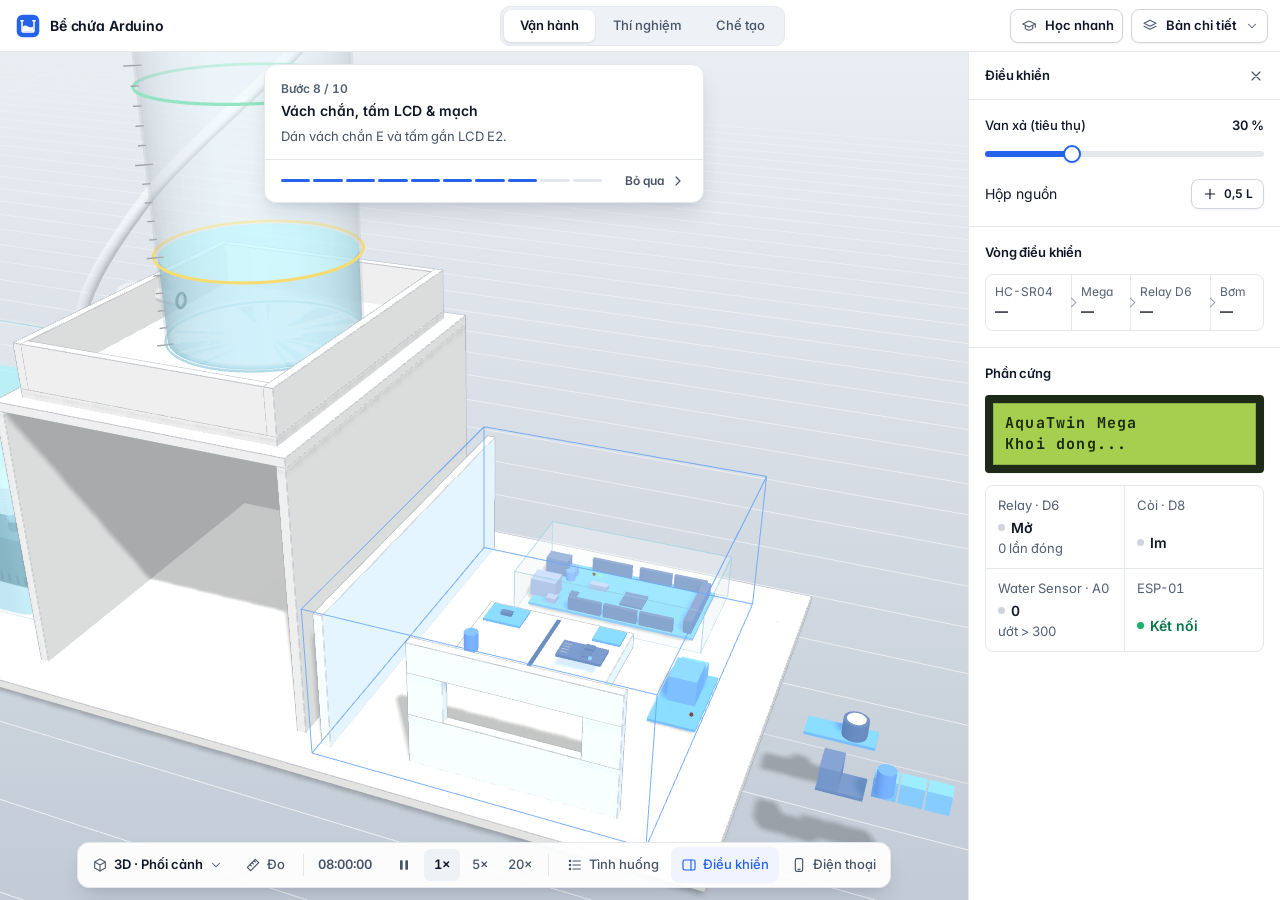
==== commit ea8b1f91: "Add build story, guided tour, scenarios and live current flow - Opening: build-from-scratch story (c" ====
--- a/index.html
+++ b/index.html
@@ -49,6 +49,8 @@
     <symbol id="i-cube" viewBox="0 0 24 24"><path d="M12 3l8 4.5v9L12 21l-8-4.5v-9z"/><path d="M4 7.5l8 4.5 8-4.5M12 12v9"/></symbol>
     <symbol id="i-section" viewBox="0 0 24 24"><path d="M12 3l8 4.5v9L12 21l-8-4.5v-9z"/><path d="M2.5 14l19-5" stroke-dasharray="2.5 2.5"/></symbol>
     <symbol id="i-steps" viewBox="0 0 24 24"><path d="M4 19h5v-5h5V9h5V4"/></symbol>
+    <symbol id="i-learn" viewBox="0 0 24 24"><path d="M2.5 9 12 4.5 21.5 9 12 13.5z"/><path d="M6.5 11v5c1.6 1.5 3.4 2.2 5.5 2.2s3.9-.7 5.5-2.2v-5M21.5 9v5"/></symbol>
+    <symbol id="i-bolt" viewBox="0 0 24 24"><path d="M13 3 5 13.5h6L10 21l8-10.5h-6z"/></symbol>
     <symbol id="i-arrow-l" viewBox="0 0 24 24"><path d="M19 12H5M11 6l-6 6 6 6"/></symbol>
   </defs>
 </svg>
@@ -64,6 +66,7 @@
     <button role="tab" data-mode="build" aria-selected="false">Chế tạo</button>
   </nav>
   <div class="top-end">
+    <button class="menu-btn" id="tourBtn" aria-pressed="false" aria-label="Học nhanh" data-tip="6 bước, khoảng 3 phút: cảm biến, ngưỡng, relay, khóa an toàn"><svg class="i"><use href="#i-learn"/></svg><span>Học nhanh</span></button>
     <div class="popwrap">
       <button class="menu-btn" id="variantBtn" aria-haspopup="true" aria-expanded="false" aria-controls="popVariant" aria-label="Phương án mô hình"><svg class="i"><use href="#i-layers"/></svg><span id="variantName">Bản chi tiết</span><svg class="i i-chev"><use href="#i-chev-d"/></svg></button>
       <div class="pop pop-down pop-end" id="popVariant" hidden>
@@ -105,6 +108,36 @@
       </div>
     </div>
 
+    <!-- Dựng từ đầu: chú thích từng bước lắp trong màn mở đầu -->
+    <section class="player story sim-only" id="story" aria-label="Dựng mô hình từ đầu" hidden>
+      <div class="asm-now" id="storyCap" aria-live="polite">
+        <span class="step-k" id="storyK"></span>
+        <strong id="storyTitle"></strong>
+        <p class="tour-txt" id="storyTxt"></p>
+      </div>
+      <div class="player-row">
+        <div class="asm-prog" id="storyProg" aria-hidden="true"></div>
+        <button class="btn btn-sm btn-ghost" id="storySkip">Bỏ qua<svg class="i"><use href="#i-chev-r"/></svg></button>
+      </div>
+    </section>
+
+    <!-- Học nhanh: thẻ hướng dẫn nổi góc phải, thao tác trên chính mô phỏng (không khóa giao diện) -->
+    <section class="player tour sim-only" id="tour" aria-labelledby="tourTitle" hidden>
+      <div class="asm-now">
+        <div class="tour-head"><span class="step-k" id="tourK"></span><button class="icon-btn" id="tourExit" aria-label="Thoát học nhanh"><svg class="i"><use href="#i-x"/></svg></button></div>
+        <strong id="tourTitle" tabindex="-1"></strong>
+        <p class="tour-txt" id="tourTxt"></p>
+        <div class="tour-task" id="tourTask" aria-live="polite"></div>
+        <p class="tour-live" id="tourLive"></p>
+        <div class="asm-prog" id="tourProg" aria-hidden="true"></div>
+      </div>
+      <div class="player-row">
+        <button class="icon-btn" id="tourPrev" aria-label="Bước trước"><svg class="i"><use href="#i-chev-l"/></svg></button>
+        <button class="icon-btn" id="tourRe" aria-label="Chạy lại tình huống" data-tip="Chạy lại từ đầu" hidden><svg class="i"><use href="#i-reset"/></svg></button>
+        <button class="btn" id="tourNext"><span>Bước tiếp</span><svg class="i"><use href="#i-chev-r"/></svg></button>
+      </div>
+    </section>
+
     <!-- Dock: mọi công cụ của workspace, gom theo nhóm -->
     <div class="dock" role="toolbar" aria-label="Công cụ">
       <div class="dock-g build-only">
@@ -126,6 +159,7 @@
             <div class="pop-sec no-schem">
               <button class="tgl" id="tLabels" aria-pressed="false"><span>Bóng số bộ phận</span><i aria-hidden="true"></i></button>
               <button class="tgl" id="tDims" aria-pressed="false"><span>Kích thước chính</span><i aria-hidden="true"></i></button>
+              <button class="tgl" id="tFlow" aria-pressed="true"><span>Dòng điện &amp; tín hiệu <small>vàng: dòng bơm · xanh lơ: tín hiệu</small></span><i aria-hidden="true"></i></button>
               <button class="tgl" id="tQuality" aria-pressed="true"><span>Chi tiết cao <small>khúc xạ, chân linh kiện</small></span><i aria-hidden="true"></i></button>
             </div>
           </div>
@@ -168,6 +202,12 @@
       </div>
 
       <div class="dock-g dock-end">
+        <div class="popwrap sim-only">
+          <button class="dk" id="dScen" aria-haspopup="true" aria-expanded="false" aria-controls="popScen" aria-label="Tình huống trình bày"><svg class="i"><use href="#i-list"/></svg><span>Tình huống</span></button>
+          <div class="pop pop-end" id="popScen" hidden>
+            <div class="pop-sec"><span class="pop-h">Tình huống trình bày <small>phím 1–8</small></span><div class="opts" id="scenList" role="group" aria-label="Tình huống"></div></div>
+          </div>
+        </div>
         <button class="dk sim-only" id="dCtx" aria-pressed="false"><svg class="i"><use href="#i-panel-r"/></svg><span id="dCtxTxt">Điều khiển</span></button>
         <button class="dk sim-only" id="dPhone" aria-pressed="false" aria-label="Điện thoại" data-tip="App nhận dữ liệu qua ESP-01"><svg class="i"><use href="#i-phone"/></svg><span>Điện thoại</span></button>
         <button class="dk dk-pri build-only" id="dDoc" aria-label="Hồ sơ chế tạo"><svg class="i"><use href="#i-doc"/></svg><span>Hồ sơ</span></button>
@@ -185,6 +225,10 @@
           <input type="range" id="valve" min="0" max="100" step="5" value="0">
         </div>
         <div class="ctl-row"><span>Hộp nguồn</span><button class="btn btn-sm" id="addWater"><svg class="i"><use href="#i-plus"/></svg>0,5 L</button></div>
+      </section>
+      <section class="blk" aria-labelledby="loopH">
+        <h3 class="blk-h" id="loopH">Vòng điều khiển</h3>
+        <ol class="loop" id="loop" aria-label="Cảm biến → Mega → relay → bơm"></ol>
       </section>
       <section class="blk" aria-labelledby="hwH">
         <h3 class="blk-h" id="hwH">Phần cứng</h3>
@@ -340,7 +384,6 @@
 <script src="js/design.js?v=9"></script>
 <script src="js/sim.js"></script>
 <script src="js/lab3d.js?v=12"></script>
-<script src="js/post3d.js?v=16"></script>
 <script src="js/parts3d.js?v=13"></script>
 <script src="js/scene3d.js?v=20"></script>
 <script src="js/drawings.js"></script>
--- a/css/app.css
+++ b/css/app.css
@@ -344,6 +344,60 @@
 .asm-prog { display: flex; gap: 3px; margin-top: var(--s3); }
 .asm-prog i { flex: 1; height: 3px; border-radius: 2px; background: var(--line); transition: background .2s; }
 .asm-prog i.done { background: var(--accent); }
+
+/* ---------- Dựng từ đầu: chú thích bước lắp trong màn mở đầu ---------- */
+.story { width: min(440px, calc(100% - 24px)); }
+.story .player-row { gap: var(--s3); padding-left: var(--s4); }
+.story .asm-prog { flex: 1; margin: 0; }
+.app[data-story] .fw { display: none; } /* chưa có mạch thì chưa có trạng thái firmware */
+.cap-in > * { animation: cap-in .34s cubic-bezier(.16, 1, .3, 1); }
+.cap-in > :nth-child(3) { animation-duration: .44s; }
+@keyframes cap-in { from { opacity: .35; transform: translateY(6px); } } /* chữ luôn đọc được kể cả khi hiệu ứng không chạy */
+
+/* ---------- Tình huống trình bày: danh sách đánh số kiểu bóng số CAD ---------- */
+#popScen { width: 320px; padding: var(--s2); }
+#popScen .pop-h { padding: 2px 10px 4px; } #popScen .pop-h small { margin-left: 4px; font-weight: 500; }
+.opt.scen { justify-content: flex-start; min-height: 44px; }
+.scen-no { flex: none; display: grid; place-items: center; width: 24px; height: 24px; border: 1.5px solid var(--text); border-radius: var(--r-pill); background: var(--surface); font-size: var(--fs-xs); font-weight: 700; transition: border-color .12s, color .12s; }
+.opt.scen:hover .scen-no, .opt.scen:focus-visible .scen-no { border-color: var(--accent); color: var(--accent); }
+
+/* ---------- Học nhanh: thẻ nổi góc phải, cùng ngữ pháp với trình phát lắp ráp ---------- */
+.tour { left: auto; right: var(--s3); translate: none; width: min(360px, calc(100% - 24px)); }
+.tour-head { display: flex; align-items: center; justify-content: space-between; margin: -6px -8px 0 0; }
+.tour-head .icon-btn { width: 28px; height: 28px; }
+#tourTitle:focus { outline: none; }
+.tour-txt { margin: 0; font-size: var(--fs-sm); color: var(--text-2); }
+.tour-task { display: flex; align-items: flex-start; gap: var(--s2); margin-top: var(--s3); padding: 10px var(--s3); border: 1px solid var(--line); border-radius: var(--r); background: var(--surface-2); font-size: var(--fs-sm); font-weight: 500; }
+.tour-task > span:nth-child(2) { flex: 1; }
+.tour-task .btn { margin: -5px -6px -5px 0; }
+.tour-check { flex: none; display: grid; place-items: center; width: 18px; height: 18px; margin-top: 1px; border: 1.5px solid var(--line-2); border-radius: 50%; background: var(--surface); color: #fff; transition: background .18s var(--ease), border-color .18s var(--ease); }
+.tour-check.ok { border-color: var(--ok-fill); background: var(--ok-fill); }
+.tour-check .i { width: 12px; height: 12px; stroke-width: 2.5; }
+.tour-live { margin: var(--s2) 0 0; font-size: var(--fs-xs); color: var(--text-3); }
+.tour #tourNext { flex: 1; min-height: 34px; }
+@container (max-width: 720px) { .tour { top: 72px; left: var(--s3); right: var(--s3); width: auto; } } /* stage hẹp: xuống dưới thẻ trạng thái firmware */
+/* Điều khiển đang được hướng dẫn: viền nhấn cách 6 px, nhịp nhẹ hai lần rồi đứng yên */
+.tour-target { border-radius: var(--r); box-shadow: 0 0 0 6px var(--surface), 0 0 0 8px var(--accent); animation: tour-ring 1.1s var(--ease) 2; }
+@keyframes tour-ring { 50% { box-shadow: 0 0 0 6px var(--surface), 0 0 0 8px var(--accent), 0 0 0 13px rgba(37, 99, 235, .14); } }
+.menu-btn[aria-pressed="true"] { background: var(--accent-soft); border-color: var(--accent-line); color: var(--accent); }
+.menu-btn[aria-pressed="true"] > .i:first-child { color: var(--accent); }
+
+/* ---------- Vòng điều khiển: cảm biến → Mega → relay → bơm ---------- */
+.loop { list-style: none; margin: var(--s3) 0 0; padding: 0; display: grid; grid-template-columns: repeat(4, auto); gap: 1px; background: var(--line); border: 1px solid var(--line); border-radius: var(--r); }
+.loop li { position: relative; display: grid; gap: 1px; min-width: 0; padding: 8px 4px 8px 9px; background: var(--surface); font-size: var(--fs-xs); color: var(--text-3); transition: background .18s var(--ease); }
+.loop li > span { white-space: nowrap; }
+.loop b small { margin-left: 2px; font-size: var(--fs-xs); font-weight: 500; opacity: .8; }
+.loop li:first-child { border-radius: 7px 0 0 7px; } .loop li:last-child { border-radius: 0 7px 7px 0; }
+.loop b { overflow: hidden; color: var(--text); font-size: var(--fs-sm); font-weight: 600; white-space: nowrap; text-overflow: ellipsis; transition: color .18s var(--ease); }
+.loop li + li::before { content: ""; position: absolute; z-index: 1; left: -4px; top: 50%; width: 6px; height: 6px; margin-top: -3px; border: solid var(--line-3); border-width: 1.5px 1.5px 0 0; rotate: 45deg; }
+.loop li.on { background: var(--ok-soft); } .loop li.on b { color: var(--ok); }
+.loop li.warn { background: var(--warn-soft); } .loop li.warn b { color: var(--warn); }
+.loop li.bad { background: var(--danger-soft); } .loop li.bad b { color: var(--danger); }
+.loop li:first-child:hover::after, .loop li:first-child:focus-visible::after { left: 0; translate: 0 0; }
+.loop li:last-child:hover::after, .loop li:last-child:focus-visible::after { left: auto; right: 0; translate: 0 0; }
+/* Đèn bơm trên app: vòng lan ra khi đang bơm (trạng thái, không trang trí) */
+.p-dot.on { animation: p-pulse 1.6s ease-out infinite; }
+@keyframes p-pulse { 0% { box-shadow: 0 0 0 0 rgba(23, 178, 106, .45); } 100% { box-shadow: 0 0 0 9px rgba(23, 178, 106, 0); } }
 
 /* ---------- Bàn thí nghiệm: phần cứng ---------- */
 .lcd16 {
@@ -610,6 +664,11 @@
   .stage-hint { bottom: calc(var(--s2) * 2 + var(--dock-h)); }
   .player { top: var(--s2); }
   .player { width: calc(100% - 16px); }
+  .tour { top: var(--s2); left: var(--s2); right: var(--s2); width: auto; }
+  .app[data-tour] .fw { display: none; } /* thẻ học nhanh chiếm đỉnh viewport; trạng thái firmware đọc trong thẻ và LCD */
+  .app[data-tour] .pane-r { max-height: 44%; } /* chừa một khoảng mô hình giữa thẻ học nhanh và tấm điều khiển */
+  .tour .asm-now { max-height: 26vh; }
+  #tourBtn > span { display: none; }
   .asm-now { max-height: 28vh; }
   .paper { padding: var(--s4); }
   .steps > li { grid-template-columns: 28px 1fr; padding: var(--s4); }
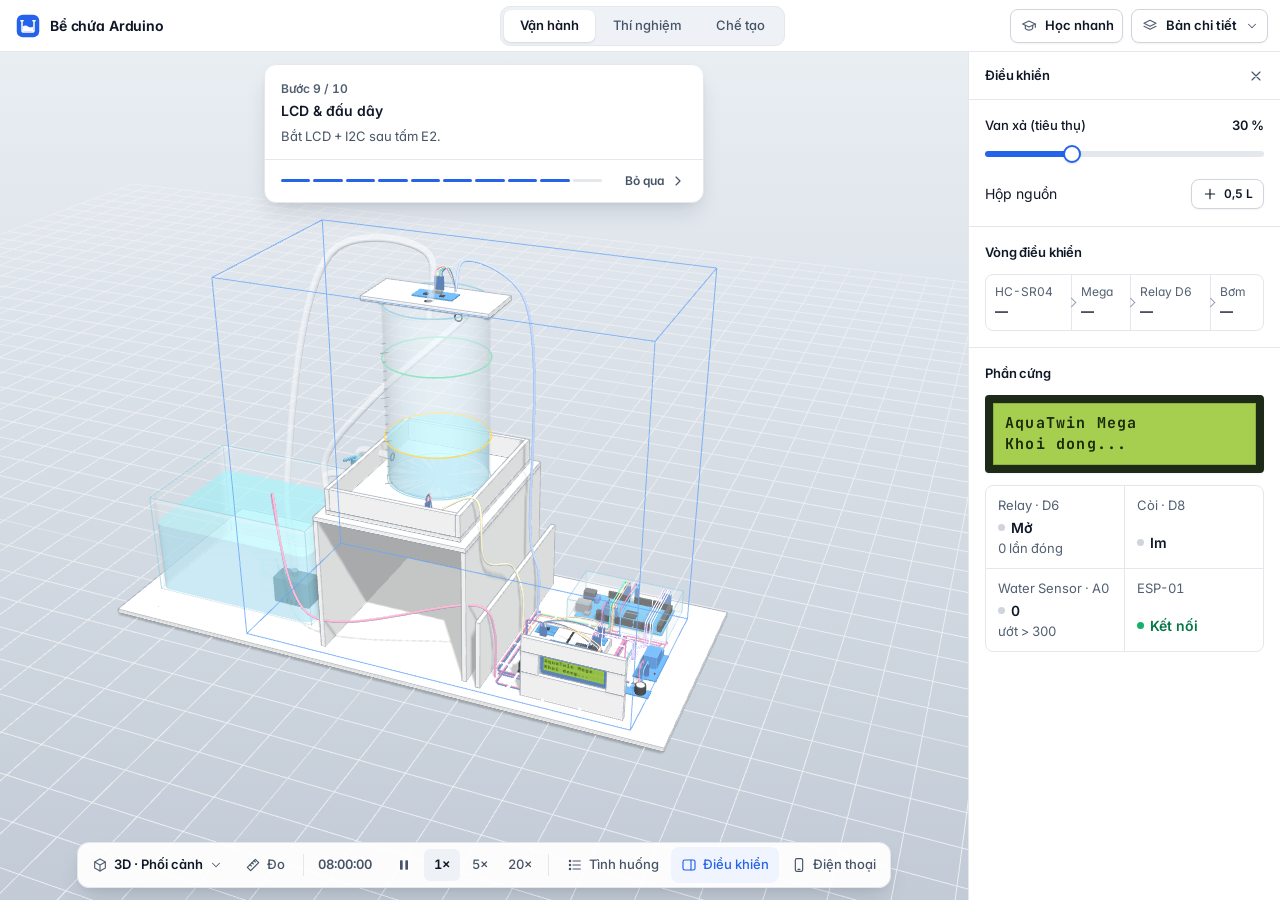
==== commit 7677fb72: "Make Thực tế look closer to real life - Light and reflections from a real HDRI room (Poly Haven, CC0" ====
--- a/index.html
+++ b/index.html
@@ -9,7 +9,7 @@
 <link rel="preconnect" href="https://fonts.gstatic.com" crossorigin>
 <link href="https://fonts.googleapis.com/css2?family=Inter:wght@400;500;600;700&family=JetBrains+Mono:wght@500;700&display=swap" rel="stylesheet">
 <link rel="icon" href="data:image/svg+xml,%3Csvg xmlns=%27http://www.w3.org/2000/svg%27 viewBox=%270 0 32 32%27%3E%3Crect width=%2732%27 height=%2732%27 rx=%278%27 fill=%27%232563eb%27/%3E%3Cpath d=%27M9 16.5c2.3-1.6 4.7-1.6 7 0s4.7 1.6 7 0V22H9z%27 fill=%27white%27/%3E%3C/svg%3E">
-<link rel="stylesheet" href="css/app.css?v=10">
+<link rel="stylesheet" href="css/app.css?v=11">
 </head>
 <body>
 <svg width="0" height="0" style="position:absolute" aria-hidden="true">
@@ -380,13 +380,15 @@
 <script src="vendor/three.min.js"></script>
 <script>window.THREE || document.write('<script src="https://cdn.jsdelivr.net/npm/three@0.147.0/build/three.min.js"><\/script>')</script>
 <script src="vendor/OrbitControls.js"></script>
+<script src="vendor/RGBELoader.js"></script>
+<script src="vendor/RoundedBoxGeometry.js"></script>
 <script>THREE.OrbitControls || document.write('<script src="https://cdn.jsdelivr.net/npm/three@0.147.0/examples/js/controls/OrbitControls.js"><\/script>')</script>
 <script src="js/design.js?v=9"></script>
-<script src="js/sim.js"></script>
+<script src="js/sim.js?v=2"></script>
 <script src="js/lab3d.js?v=12"></script>
 <script src="js/parts3d.js?v=13"></script>
-<script src="js/scene3d.js?v=20"></script>
+<script src="js/scene3d.js?v=25"></script>
 <script src="js/drawings.js"></script>
-<script src="js/app.js?v=10"></script>
+<script src="js/app.js?v=11"></script>
 </body>
 </html>
